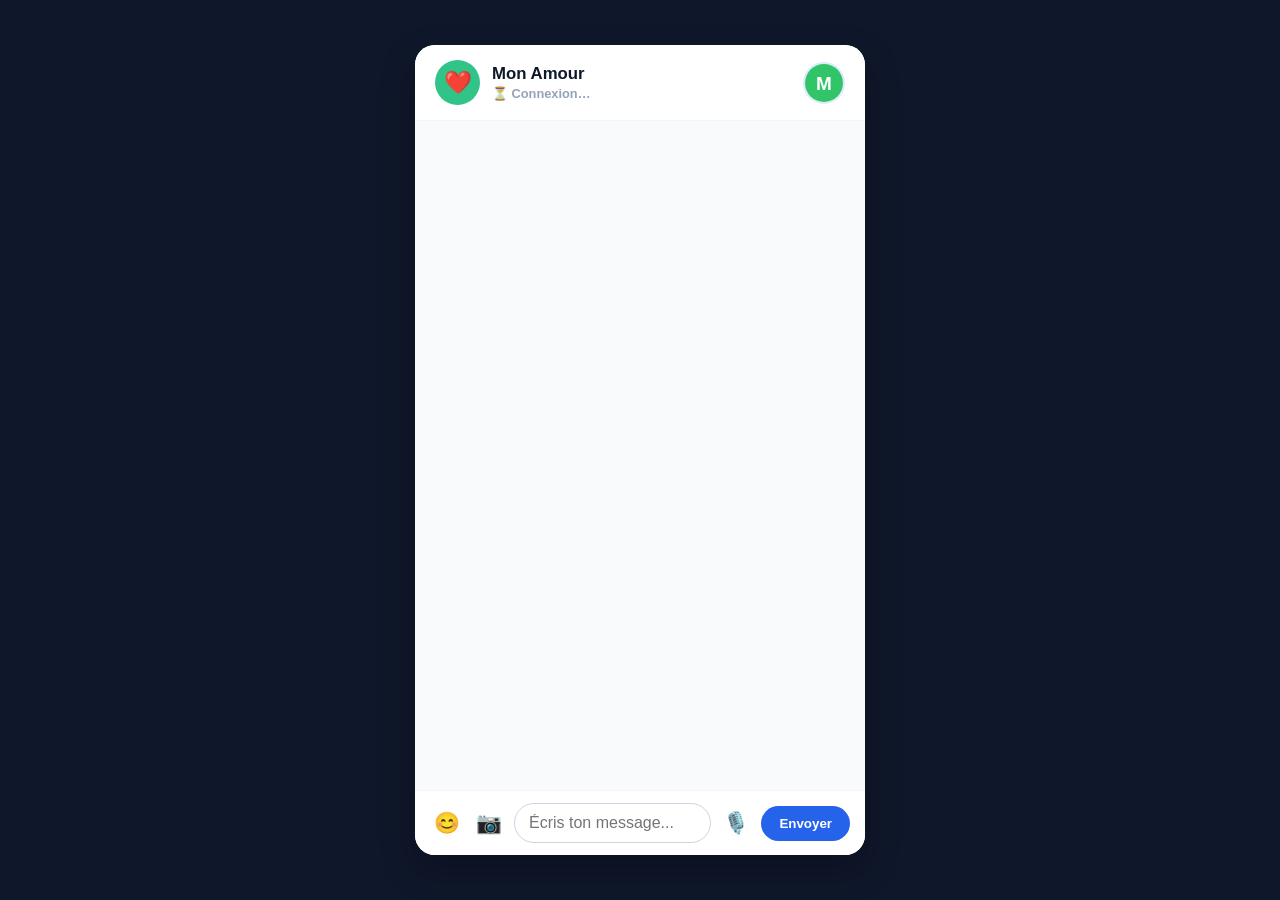
==== index.html @ 827f37d2 "Profils utilisateur (photo, nom, statut), envoi instantané des messages, photos et vocaux, mode hors" ====
<!DOCTYPE html>
<html lang="fr">
<head>
    <meta charset="UTF-8">
    <meta name="viewport" content="width=device-width, initial-scale=1.0, viewport-fit=cover">
    <meta name="theme-color" content="#0f172a">
    <link rel="manifest" href="manifest.json">
    <link rel="apple-touch-icon" href="icon-192.png">
    <meta name="mobile-web-app-capable" content="yes">
    <meta name="apple-mobile-web-app-capable" content="yes">
    <meta name="apple-mobile-web-app-title" content="Chat Privé">
    <title>Mon Chat Privé</title>
    <link rel="stylesheet" href="style.css">
</head>
<body>

    <div class="chat-container">

        <!-- EN-TÊTE -->
        <header class="chat-header">
            <div class="user-info" id="partnerInfo" title="Voir le profil">
                <img id="partnerAvatar" class="chat-avatar" alt="Photo de profil">
                <div>
                    <h3 id="partnerName">Mon Amour</h3>
                    <span class="status offline" id="statusText">○ Hors ligne</span>
                </div>
            </div>
            <button type="button" class="me-btn" id="meBtn" title="Mon profil">
                <img id="meAvatar" class="me-avatar" alt="Mon profil">
            </button>
        </header>

        <!-- BANDEAU HORS LIGNE -->
        <div class="offline-banner" id="offlineBanner">📴 Hors ligne — tes messages partiront dès que la connexion reviendra</div>

        <!-- ZONE DE DISCUSSION -->
        <main class="chat-messages" id="chatMessages"></main>

        <!-- INDICATEUR D'ACTIVITÉ + VISUALISEUR AUDIO AVEC BOUTON ANNULER -->
        <div class="activity-bar" id="activityBar">
            <button type="button" id="cancelRecBtn" class="cancel-rec-btn" title="Annuler l'enregistrement">🗑️</button>
            <canvas id="audioVisualizer" width="180" height="30"></canvas>
            <span id="recordingTimer" class="recording-timer">00:00</span>
        </div>

        <!-- PANNEAU EMOJIS -->
        <div class="emoji-picker" id="emojiPicker">
            <span>❤️</span><span>😍</span><span>😂</span><span>🔥</span><span>🥰</span><span>✨</span><span>👍</span><span>🎉</span><span>😘</span><span>🙏</span><span>😢</span><span>🤗</span>
        </div>

        <!-- BARRE DE SAISIE -->
        <footer class="chat-input-area">
            <button type="button" class="action-btn" id="emojiToggleBtn">😊</button>

            <input type="file" id="imageInput" accept="image/*" style="display: none;">
            <button type="button" class="action-btn" id="imageBtn">📷</button>

            <input type="text" id="messageInput" placeholder="Écris ton message..." autocomplete="off" enterkeyhint="send">

            <button type="button" class="action-btn mic-btn" id="recordBtn">🎙️</button>
            <button type="button" id="sendBtn">Envoyer</button>
        </footer>

    </div>

    <!-- MODALE APERÇU IMAGE -->
    <div class="image-modal" id="imageModal">
        <span class="close-modal" id="closeModal">&times;</span>
        <img id="modalImg" src="" alt="Aperçu">
    </div>

    <!-- FENÊTRE : MON PROFIL (modifiable) -->
    <div class="profile-modal" id="profileModal">
        <div class="profile-card">
            <button type="button" class="profile-close" id="profileClose" title="Fermer">&times;</button>
            <h2>Mon profil</h2>

            <div class="profile-avatar-wrap">
                <img id="profileAvatarPreview" class="profile-avatar-big" alt="Ma photo">
                <button type="button" class="profile-avatar-edit" id="profileAvatarBtn" title="Changer la photo">📷</button>
            </div>
            <input type="file" id="profileAvatarInput" accept="image/*" style="display: none;">
            <button type="button" class="link-btn" id="profileRemoveBtn">Retirer la photo</button>

            <label class="profile-field">Nom affiché
                <input type="text" id="profileNameInput" maxlength="30" placeholder="Ton nom" autocomplete="off">
            </label>
            <label class="profile-field">Statut
                <textarea id="profileBioInput" maxlength="80" rows="2" placeholder="Ex : Disponible, en réunion, au travail…"></textarea>
            </label>

            <button type="button" class="profile-save" id="profileSaveBtn">Enregistrer</button>
        </div>
    </div>

    <!-- FENÊTRE : PROFIL DE L'AUTRE PERSONNE (lecture seule) -->
    <div class="profile-modal" id="partnerModal">
        <div class="profile-card">
            <button type="button" class="profile-close" id="partnerModalClose" title="Fermer">&times;</button>
            <div class="profile-avatar-wrap">
                <img id="partnerModalAvatar" class="profile-avatar-big" alt="Photo de profil">
            </div>
            <h2 id="partnerModalName"></h2>
            <p class="profile-bio" id="partnerModalBio"></p>
        </div>
    </div>

    <!-- SCRIPTS : Supabase (copie locale) d'abord, puis chat.js une seule fois -->
    <script src="supabase.js"></script>
    <script src="chat.js"></script>
</body>
</html>
---- style.css ----
* {
    box-sizing: border-box;
    font-family: 'Segoe UI', Tahoma, Geneva, Verdana, sans-serif;
}

body {
    background-color: #0f172a;
    display: flex;
    justify-content: center;
    align-items: center;
    min-height: 100vh;
    min-height: 100dvh;
    margin: 0;
}

.chat-container {
    width: 100%;
    max-width: 450px;
    height: 90vh;
    height: 90dvh;
    background-color: #ffffff;
    border-radius: 20px;
    box-shadow: 0 15px 35px rgba(0, 0, 0, 0.25);
    display: flex;
    flex-direction: column;
    overflow: hidden;
    position: relative;
}

/* Sur téléphone : plein écran, sans bords arrondis */
@media (max-width: 500px) {
    body { align-items: stretch; }
    .chat-container {
        height: 100vh;
        height: 100dvh;
        max-width: 100%;
        border-radius: 0;
    }
}

.chat-header {
    background-color: #ffffff;
    padding: 15px 20px;
    padding-top: calc(15px + env(safe-area-inset-top, 0px));
    border-bottom: 1px solid #f1f5f9;
    display: flex;
    align-items: center;
    justify-content: space-between;
    gap: 12px;
}

.user-info {
    display: flex;
    align-items: center;
    gap: 12px;
    min-width: 0;
    cursor: pointer;
}

.chat-avatar {
    width: 45px;
    height: 45px;
    border-radius: 50%;
    object-fit: cover;
}

.user-info h3 { margin: 0; font-size: 1.05em; color: #0f172a; }

/* Statut en direct de l'autre personne */
.status { font-size: 0.8em; font-weight: bold; }
.status.online  { color: #22c55e; }
.status.offline { color: #94a3b8; }
.status.typing  { color: #2563eb; }

.chat-messages {
    flex: 1;
    padding: 20px;
    background-color: #f8fafc;
    overflow-y: auto;
    overscroll-behavior: contain;
    display: flex;
    flex-direction: column;
    gap: 12px;
}

/* Séparateur de date (Aujourd'hui, Hier, ...) */
.date-separator {
    align-self: center;
    background: #e2e8f0;
    color: #475569;
    font-size: 0.72em;
    font-weight: 600;
    padding: 4px 12px;
    border-radius: 999px;
    text-transform: capitalize;
}

/* BULLES & BOUTON SUPPRIMER */
@keyframes popIn {
    from { opacity: 0; transform: translateY(10px) scale(0.96); }
    to { opacity: 1; transform: translateY(0) scale(1); }
}

.message {
    position: relative;
    max-width: 78%;
    padding: 10px 14px;
    border-radius: 18px;
    font-size: 0.95em;
    line-height: 1.4;
    animation: popIn 0.22s cubic-bezier(0.175, 0.885, 0.32, 1.275) forwards;
}

.message p {
    margin: 0;
    white-space: pre-wrap;
    overflow-wrap: anywhere;
}

.message.received {
    align-self: flex-start;
    background-color: #ffffff;
    color: #1e293b;
    border-bottom-left-radius: 4px;
    box-shadow: 0 2px 6px rgba(0, 0, 0, 0.04);
}

.message.sent {
    align-self: flex-end;
    background-color: #2563eb;
    color: #ffffff;
    border-bottom-right-radius: 4px;
}

.message .time {
    font-size: 0.7em;
    display: block;
    margin-top: 4px;
    text-align: right;
    opacity: 0.75;
}

/* Bouton supprimer : au survol (PC) ou au toucher du message (téléphone) */
.delete-msg-btn {
    position: absolute;
    top: -8px;
    right: -8px;
    background: #ef4444;
    color: white;
    border: none;
    border-radius: 50%;
    width: 22px;
    height: 22px;
    font-size: 11px;
    cursor: pointer;
    display: none;
    align-items: center;
    justify-content: center;
    box-shadow: 0 2px 4px rgba(0,0,0,0.2);
    transition: transform 0.1s;
}

.message:hover .delete-msg-btn,
.message.show-actions .delete-msg-btn {
    display: flex;
}

.delete-msg-btn:hover {
    transform: scale(1.2);
}

/* MEDIA IMAGES & AUDIOS */
.message-img {
    max-width: 100%;
    max-height: 320px;
    border-radius: 12px;
    cursor: pointer;
    display: block;
    margin-bottom: 4px;
}

.message audio {
    width: min(220px, 60vw);
    height: 36px;
    margin-top: 4px;
    outline: none;
}

/* BARRE D'ACTIVITÉ VOCALE */
.activity-bar {
    display: none;
    align-items: center;
    justify-content: space-between;
    padding: 8px 16px;
    background: #f0f9ff;
    border-top: 1px solid #e0f2fe;
}

.activity-bar.active { display: flex; }

.cancel-rec-btn {
    background: #fee2e2;
    border: none;
    border-radius: 50%;
    width: 32px;
    height: 32px;
    font-size: 14px;
    cursor: pointer;
    display: flex;
    align-items: center;
    justify-content: center;
    transition: background 0.2s, transform 0.1s;
}

.cancel-rec-btn:hover {
    background: #fca5a5;
    transform: scale(1.1);
}

#audioVisualizer {
    background: transparent;
    flex: 1;
    margin: 0 10px;
    min-width: 0;
}

.recording-timer {
    font-weight: bold;
    color: #ef4444;
    font-size: 0.85em;
}

/* SAISIE & EMOJIS */
.emoji-picker {
    display: none;
    gap: 10px;
    padding: 10px 15px;
    background: #ffffff;
    border-top: 1px solid #f1f5f9;
    overflow-x: auto;
}
.emoji-picker.active { display: flex; }
.emoji-picker span { font-size: 1.4rem; cursor: pointer; }

.chat-input-area {
    padding: 12px 15px;
    padding-bottom: calc(12px + env(safe-area-inset-bottom, 0px));
    background-color: #ffffff;
    border-top: 1px solid #f1f5f9;
    display: flex;
    gap: 8px;
    align-items: center;
}

.chat-input-area input[type="text"] {
    flex: 1;
    min-width: 0;
    padding: 10px 14px;
    border: 1px solid #cbd5e1;
    border-radius: 24px;
    outline: none;
    font-size: 16px; /* évite le zoom automatique sur iPhone */
}

.chat-input-area input[type="text"]:focus {
    border-color: #2563eb;
}

.action-btn {
    background: transparent;
    border: none;
    font-size: 1.3rem;
    cursor: pointer;
    padding: 4px;
}

.mic-btn.recording {
    color: #ef4444;
    animation: pulse 1s infinite alternate;
}

@keyframes pulse {
    from { transform: scale(1); }
    to { transform: scale(1.2); }
}

#sendBtn {
    background-color: #2563eb;
    color: white;
    border: none;
    padding: 10px 18px;
    border-radius: 24px;
    font-weight: bold;
    cursor: pointer;
    transition: background 0.2s, transform 0.1s;
}

#sendBtn:hover  { background-color: #1d4ed8; }
#sendBtn:active { transform: scale(0.96); }

/* MODALE IMAGE */
.image-modal {
    display: none;
    position: fixed;
    z-index: 1000;
    top: 0; left: 0; width: 100%; height: 100%;
    background-color: rgba(0, 0, 0, 0.85);
    backdrop-filter: blur(5px);
    justify-content: center;
    align-items: center;
}
.image-modal img { max-width: 90%; max-height: 80vh; border-radius: 12px; }
.close-modal { position: absolute; top: 20px; right: 25px; color: white; font-size: 35px; cursor: pointer; }

/* MODE HORS LIGNE */
.offline-banner {
    display: none;
    background: #fef3c7;
    color: #92400e;
    font-size: 0.8em;
    font-weight: 600;
    padding: 6px 12px;
    text-align: center;
    border-bottom: 1px solid #fde68a;
}
.offline-banner.show { display: block; }

/* Message en attente d'envoi (🕓) */
.message.pending { opacity: 0.7; }

/* PROFILS */
.me-btn {
    flex-shrink: 0;
    width: 42px;
    height: 42px;
    padding: 0;
    border: 2px solid #dbeafe;
    border-radius: 50%;
    background: #ffffff;
    overflow: hidden;
    cursor: pointer;
    transition: transform 0.1s, border-color 0.2s;
}
.me-btn:hover { border-color: #2563eb; transform: scale(1.05); }
.me-avatar { width: 100%; height: 100%; object-fit: cover; display: block; }

.profile-modal {
    display: none;
    position: fixed;
    z-index: 1100;
    top: 0; left: 0; width: 100%; height: 100%;
    padding: 16px;
    background: rgba(15, 23, 42, 0.6);
    backdrop-filter: blur(4px);
    align-items: center;
    justify-content: center;
}
.profile-modal.open { display: flex; }

.profile-card {
    position: relative;
    width: 100%;
    max-width: 360px;
    max-height: 100%;
    overflow-y: auto;
    padding: 26px 22px 22px;
    background: #ffffff;
    border-radius: 20px;
    box-shadow: 0 15px 35px rgba(0, 0, 0, 0.3);
    text-align: center;
}
.profile-card h2 { margin: 0 0 14px; font-size: 1.15em; color: #0f172a; }

.profile-close {
    position: absolute;
    top: 8px;
    right: 12px;
    background: none;
    border: none;
    font-size: 28px;
    line-height: 1;
    color: #64748b;
    cursor: pointer;
}

.profile-avatar-wrap {
    position: relative;
    width: 120px;
    height: 120px;
    margin: 0 auto 10px;
}
.profile-avatar-big {
    width: 120px;
    height: 120px;
    border-radius: 50%;
    object-fit: cover;
    border: 3px solid #dbeafe;
    background: #f1f5f9;
    display: block;
}
.profile-avatar-edit {
    position: absolute;
    right: -2px;
    bottom: -2px;
    width: 38px;
    height: 38px;
    border: 3px solid #ffffff;
    border-radius: 50%;
    background: #2563eb;
    color: #ffffff;
    font-size: 16px;
    cursor: pointer;
    display: flex;
    align-items: center;
    justify-content: center;
}

.link-btn {
    background: none;
    border: none;
    color: #ef4444;
    font-size: 0.85em;
    cursor: pointer;
    padding: 4px 8px;
}
.link-btn:hover { text-decoration: underline; }

.profile-field {
    display: block;
    margin-top: 14px;
    text-align: left;
    font-size: 0.8em;
    font-weight: 600;
    color: #64748b;
}
.profile-field input,
.profile-field textarea {
    display: block;
    width: 100%;
    margin-top: 6px;
    padding: 10px 12px;
    border: 1px solid #cbd5e1;
    border-radius: 12px;
    font-size: 16px; /* évite le zoom automatique sur iPhone */
    font-weight: 400;
    color: #1e293b;
    outline: none;
    resize: none;
}
.profile-field input:focus,
.profile-field textarea:focus { border-color: #2563eb; }

.profile-save {
    width: 100%;
    margin-top: 18px;
    padding: 12px;
    background: #2563eb;
    color: #ffffff;
    border: none;
    border-radius: 24px;
    font-size: 1em;
    font-weight: bold;
    cursor: pointer;
}
.profile-save:hover { background: #1d4ed8; }
.profile-save:disabled { opacity: 0.6; cursor: default; }

.profile-bio {
    margin: 0;
    color: #475569;
    font-size: 0.95em;
    overflow-wrap: anywhere;
}
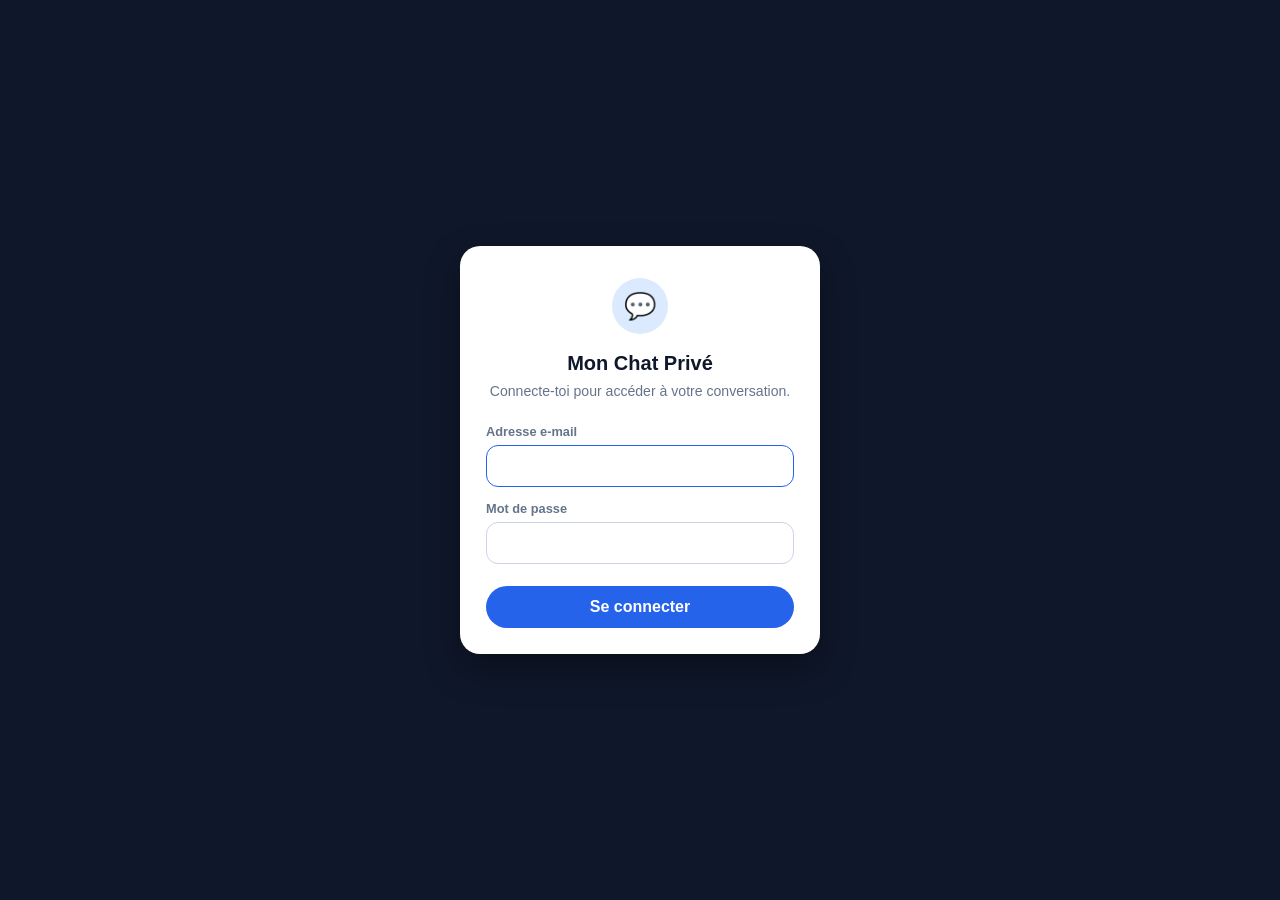
==== commit 62c725ee: "Ajout de l'authentification et sécurisation des messages" ====
--- a/index.html
+++ b/index.html
@@ -11,6 +11,7 @@
     <meta name="apple-mobile-web-app-title" content="Chat Privé">
     <title>Mon Chat Privé</title>
     <link rel="stylesheet" href="style.css">
+    <link rel="stylesheet" href="auth.css">
 </head>
 <body>
 
@@ -90,6 +91,7 @@
             </label>
 
             <button type="button" class="profile-save" id="profileSaveBtn">Enregistrer</button>
+            <button type="button" class="profile-signout" id="profileSignOutBtn">Se déconnecter</button>
         </div>
     </div>
 
@@ -105,8 +107,29 @@
         </div>
     </div>
 
-    <!-- SCRIPTS : Supabase (copie locale) d'abord, puis chat.js une seule fois -->
+    <!-- ÉCRAN DE CONNEXION : recouvre tout tant que personne n'est identifié -->
+    <div class="login-screen" id="loginScreen">
+        <form class="login-card" id="loginForm" autocomplete="on">
+            <div class="login-mark">💬</div>
+            <h1>Mon Chat Privé</h1>
+            <p class="login-intro">Connecte-toi pour accéder à votre conversation.</p>
+
+            <p class="login-error" id="loginError"></p>
+
+            <label class="login-field">Adresse e-mail
+                <input type="email" id="loginEmail" name="email" autocomplete="username" required>
+            </label>
+            <label class="login-field">Mot de passe
+                <input type="password" id="loginPassword" name="password" autocomplete="current-password" required>
+            </label>
+
+            <button type="submit" id="loginSubmit">Se connecter</button>
+        </form>
+    </div>
+
+    <!-- SCRIPTS : Supabase, puis l'authentification, puis le chat -->
     <script src="supabase.js"></script>
+    <script src="auth.js"></script>
     <script src="chat.js"></script>
 </body>
 </html>
--- a/auth.css
+++ b/auth.css
@@ -0,0 +1,124 @@
+/* ÉCRAN DE CONNEXION — même langage visuel que le reste de l'application */
+
+body.locked { overflow: hidden; }
+
+.login-screen {
+    display: none;
+    position: fixed;
+    z-index: 2000;
+    inset: 0;
+    padding: 24px;
+    padding-top: calc(24px + env(safe-area-inset-top, 0px));
+    padding-bottom: calc(24px + env(safe-area-inset-bottom, 0px));
+    background: #0f172a;
+    align-items: center;
+    justify-content: center;
+}
+
+.login-screen.open { display: flex; }
+
+.login-card {
+    width: 100%;
+    max-width: 360px;
+    padding: 32px 26px 26px;
+    background: #ffffff;
+    border-radius: 20px;
+    box-shadow: 0 15px 35px rgba(0, 0, 0, 0.35);
+}
+
+.login-mark {
+    width: 56px;
+    height: 56px;
+    margin: 0 auto 18px;
+    border-radius: 50%;
+    background: #dbeafe;
+    display: flex;
+    align-items: center;
+    justify-content: center;
+    font-size: 26px;
+}
+
+.login-card h1 {
+    margin: 0 0 6px;
+    font-size: 1.25em;
+    color: #0f172a;
+    text-align: center;
+}
+
+.login-intro {
+    margin: 0 0 22px;
+    color: #64748b;
+    font-size: 0.88em;
+    line-height: 1.45;
+    text-align: center;
+}
+
+.login-field {
+    display: block;
+    margin-bottom: 14px;
+    font-size: 0.8em;
+    font-weight: 600;
+    color: #64748b;
+}
+
+.login-field input {
+    display: block;
+    width: 100%;
+    margin-top: 6px;
+    padding: 11px 14px;
+    border: 1px solid #cbd5e1;
+    border-radius: 12px;
+    font-size: 16px; /* évite le zoom automatique sur iPhone */
+    font-weight: 400;
+    color: #1e293b;
+    outline: none;
+}
+
+.login-field input:focus { border-color: #2563eb; }
+
+.login-card button {
+    width: 100%;
+    margin-top: 8px;
+    padding: 12px;
+    background: #2563eb;
+    color: #ffffff;
+    border: none;
+    border-radius: 24px;
+    font-size: 1em;
+    font-weight: bold;
+    cursor: pointer;
+    transition: background 0.2s;
+}
+
+.login-card button:hover:not(:disabled) { background: #1d4ed8; }
+.login-card button:disabled { opacity: 0.6; cursor: default; }
+
+.login-error {
+    display: none;
+    margin: 0 0 14px;
+    padding: 10px 12px;
+    background: #fef2f2;
+    border: 1px solid #fecaca;
+    border-radius: 12px;
+    color: #b91c1c;
+    font-size: 0.85em;
+    line-height: 1.4;
+}
+
+.login-error.show { display: block; }
+
+/* Bouton de déconnexion dans la fenêtre "Mon profil" */
+.profile-signout {
+    width: 100%;
+    margin-top: 10px;
+    padding: 11px;
+    background: transparent;
+    border: 1px solid #e2e8f0;
+    border-radius: 24px;
+    color: #64748b;
+    font-size: 0.9em;
+    cursor: pointer;
+    transition: border-color 0.2s, color 0.2s;
+}
+
+.profile-signout:hover { border-color: #fca5a5; color: #ef4444; }
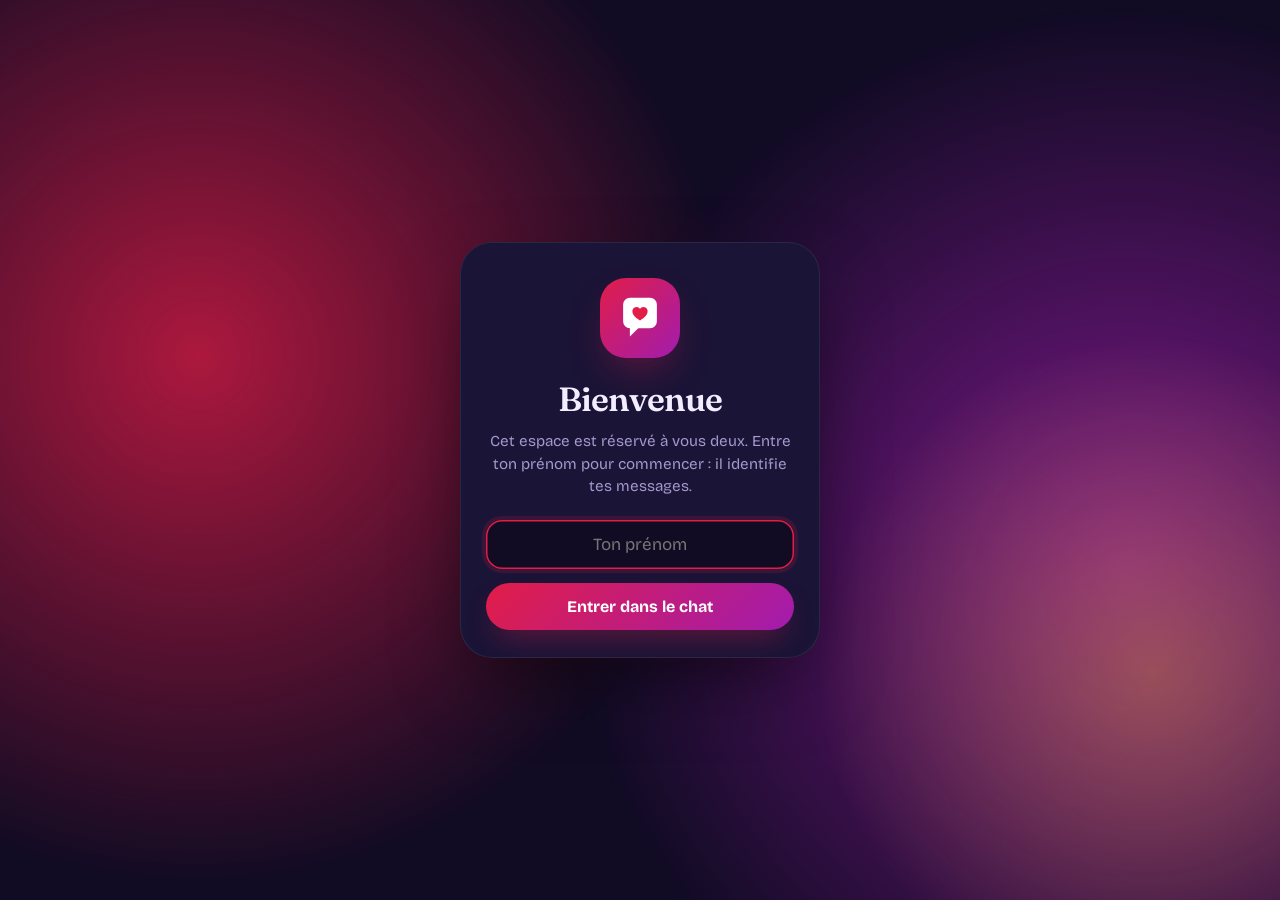
==== commit 7a2ee4b2: "Nouvelle interface : design, lecteur de vocaux, thèmes, polices" ====
--- a/index.html
+++ b/index.html
@@ -1,27 +1,45 @@
 <!DOCTYPE html>
-<html lang="fr">
+<html lang="fr" data-mode="dark" data-accent="rose">
 <head>
     <meta charset="UTF-8">
     <meta name="viewport" content="width=device-width, initial-scale=1.0, viewport-fit=cover">
-    <meta name="theme-color" content="#0f172a">
+    <meta name="theme-color" content="#110c24">
     <link rel="manifest" href="manifest.json">
     <link rel="apple-touch-icon" href="icon-192.png">
     <meta name="mobile-web-app-capable" content="yes">
     <meta name="apple-mobile-web-app-capable" content="yes">
     <meta name="apple-mobile-web-app-title" content="Chat Privé">
     <title>Mon Chat Privé</title>
+
+    <!-- Thème choisi (sombre/clair + couleur) appliqué avant l'affichage : évite un flash -->
+    <script>
+        (function () {
+            try {
+                var t = JSON.parse(localStorage.getItem('chatTheme') || '{}');
+                var root = document.documentElement;
+                if (t.mode === 'light' || t.mode === 'dark') root.dataset.mode = t.mode;
+                if (t.accent) root.dataset.accent = t.accent;
+                var meta = document.querySelector('meta[name="theme-color"]');
+                if (meta) meta.setAttribute('content', root.dataset.mode === 'light' ? '#f5f0fa' : '#110c24');
+            } catch (e) {}
+        })();
+    </script>
+
+    <link rel="preload" href="fonts/bricolage-grotesque.woff2" as="font" type="font/woff2" crossorigin>
+    <link rel="preload" href="fonts/fraunces.woff2" as="font" type="font/woff2" crossorigin>
     <link rel="stylesheet" href="style.css">
-    <link rel="stylesheet" href="auth.css">
 </head>
 <body>
 
-    <div class="chat-container">
+    <div class="chat-container" id="chatContainer">
 
         <!-- EN-TÊTE -->
         <header class="chat-header">
             <div class="user-info" id="partnerInfo" title="Voir le profil">
-                <img id="partnerAvatar" class="chat-avatar" alt="Photo de profil">
-                <div>
+                <div class="avatar-ring" id="avatarRing" data-state="offline">
+                    <img id="partnerAvatar" class="chat-avatar" alt="Photo de profil">
+                </div>
+                <div class="user-text">
                     <h3 id="partnerName">Mon Amour</h3>
                     <span class="status offline" id="statusText">○ Hors ligne</span>
                 </div>
@@ -35,33 +53,118 @@
         <div class="offline-banner" id="offlineBanner">📴 Hors ligne — tes messages partiront dès que la connexion reviendra</div>
 
         <!-- ZONE DE DISCUSSION -->
-        <main class="chat-messages" id="chatMessages"></main>
+        <div class="chat-body" id="chatBody">
+            <div class="aurora" aria-hidden="true"><i></i><i></i><i></i></div>
+            <div class="glow-pulse" id="glowPulse" aria-hidden="true"></div>
 
-        <!-- INDICATEUR D'ACTIVITÉ + VISUALISEUR AUDIO AVEC BOUTON ANNULER -->
+            <main class="chat-messages" id="chatMessages"></main>
+
+            <!-- L'AUTRE PERSONNE ÉCRIT -->
+            <div class="typing-row" id="typingRow" aria-live="polite">
+                <div class="typing-bubble"><i></i><i></i><i></i></div>
+            </div>
+
+            <button type="button" class="scroll-down" id="scrollDownBtn" aria-label="Aller au dernier message">
+                <svg viewBox="0 0 24 24" aria-hidden="true"><path d="M6 9l6 6 6-6"/></svg>
+                <span class="scroll-badge" id="scrollBadge"></span>
+            </button>
+        </div>
+
+        <!-- ENREGISTREMENT VOCAL : ANNULER + VISUALISEUR + DURÉE -->
         <div class="activity-bar" id="activityBar">
-            <button type="button" id="cancelRecBtn" class="cancel-rec-btn" title="Annuler l'enregistrement">🗑️</button>
-            <canvas id="audioVisualizer" width="180" height="30"></canvas>
+            <button type="button" id="cancelRecBtn" class="cancel-rec-btn" title="Annuler l'enregistrement" aria-label="Annuler l'enregistrement">
+                <svg viewBox="0 0 24 24" aria-hidden="true"><path d="M4 7h16"/><path d="M9 7V4h6v3"/><path d="M6.5 7l1 13h9l1-13"/><path d="M10 11v6M14 11v6"/></svg>
+            </button>
+            <canvas id="audioVisualizer" width="200" height="30"></canvas>
             <span id="recordingTimer" class="recording-timer">00:00</span>
         </div>
 
         <!-- PANNEAU EMOJIS -->
         <div class="emoji-picker" id="emojiPicker">
-            <span>❤️</span><span>😍</span><span>😂</span><span>🔥</span><span>🥰</span><span>✨</span><span>👍</span><span>🎉</span><span>😘</span><span>🙏</span><span>😢</span><span>🤗</span>
+            <span>❤️</span><span>😍</span><span>🥰</span><span>😘</span><span>😂</span><span>🤗</span><span>😊</span><span>😉</span>
+            <span>🔥</span><span>✨</span><span>💕</span><span>💖</span><span>👍</span><span>🙏</span><span>🎉</span><span>😢</span>
+            <span>😴</span><span>🤔</span><span>😅</span><span>🌹</span><span>💋</span><span>💌</span><span>☀️</span><span>🌙</span>
         </div>
 
         <!-- BARRE DE SAISIE -->
-        <footer class="chat-input-area">
-            <button type="button" class="action-btn" id="emojiToggleBtn">😊</button>
+        <footer class="chat-input-area" id="composer">
+            <div class="composer">
+                <button type="button" class="action-btn" id="emojiToggleBtn" aria-label="Emojis">
+                    <svg viewBox="0 0 24 24" aria-hidden="true"><circle cx="12" cy="12" r="9"/><path d="M8.5 14.3c.9 1.2 2 1.8 3.5 1.8s2.6-.6 3.5-1.8"/><path d="M9 9.6h.01M15 9.6h.01"/></svg>
+                </button>
 
-            <input type="file" id="imageInput" accept="image/*" style="display: none;">
-            <button type="button" class="action-btn" id="imageBtn">📷</button>
+                <input type="text" id="messageInput" placeholder="Écris ton message…" autocomplete="off" enterkeyhint="send">
 
-            <input type="text" id="messageInput" placeholder="Écris ton message..." autocomplete="off" enterkeyhint="send">
+                <input type="file" id="imageInput" accept="image/*" style="display: none;">
+                <button type="button" class="action-btn" id="imageBtn" aria-label="Envoyer une photo">
+                    <svg viewBox="0 0 24 24" aria-hidden="true"><rect x="3" y="5.5" width="18" height="14.5" rx="3.5"/><circle cx="12" cy="12.8" r="3.6"/><path d="M8.6 5.5l1.1-2h4.6l1.1 2"/></svg>
+                </button>
+            </div>
 
-            <button type="button" class="action-btn mic-btn" id="recordBtn">🎙️</button>
-            <button type="button" id="sendBtn">Envoyer</button>
+            <button type="button" class="fab" id="recordBtn" aria-label="Enregistrer un vocal">
+                <svg viewBox="0 0 24 24" aria-hidden="true"><rect x="9" y="3" width="6" height="11" rx="3"/><path d="M5.5 11.5a6.5 6.5 0 0 0 13 0"/><path d="M12 18v3"/></svg>
+            </button>
+            <button type="button" class="fab" id="sendBtn" aria-label="Envoyer">
+                <svg viewBox="0 0 24 24" aria-hidden="true"><path d="M21 3L10.4 13.6"/><path d="M21 3l-6.6 18-4-7.4L3 9.6 21 3z"/></svg>
+            </button>
         </footer>
 
+    </div>
+
+    <!-- FENÊTRE : MON PROFIL (modifiable) -->
+    <div class="profile-modal" id="profileModal">
+        <div class="profile-card">
+            <button type="button" class="profile-close" id="profileClose" title="Fermer" aria-label="Fermer">&times;</button>
+            <h2>Mon profil</h2>
+
+            <div class="profile-avatar-wrap">
+                <img id="profileAvatarPreview" class="profile-avatar-big" alt="Ma photo">
+                <button type="button" class="profile-avatar-edit" id="profileAvatarBtn" title="Changer la photo" aria-label="Changer la photo">
+                    <svg viewBox="0 0 24 24" aria-hidden="true"><rect x="3" y="5.5" width="18" height="14.5" rx="3.5"/><circle cx="12" cy="12.8" r="3.6"/><path d="M8.6 5.5l1.1-2h4.6l1.1 2"/></svg>
+                </button>
+            </div>
+            <input type="file" id="profileAvatarInput" accept="image/*" style="display: none;">
+            <button type="button" class="link-btn" id="profileRemoveBtn">Retirer la photo</button>
+
+            <label class="profile-field">Nom affiché
+                <input type="text" id="profileNameInput" maxlength="30" placeholder="Ton nom" autocomplete="off">
+            </label>
+            <label class="profile-field">Statut
+                <textarea id="profileBioInput" maxlength="80" rows="2" placeholder="Ex : Disponible, au travail, en route…"></textarea>
+            </label>
+
+            <div class="profile-section">
+                <span class="profile-label">Apparence (sur cet appareil)</span>
+                <div class="mode-toggle" id="modeToggle">
+                    <button type="button" data-mode="dark">🌙 Sombre</button>
+                    <button type="button" data-mode="light">☀️ Clair</button>
+                </div>
+            </div>
+            <div class="profile-section">
+                <span class="profile-label">Couleur</span>
+                <div class="accent-picker" id="accentPicker">
+                    <button type="button" data-accent="rose"    title="Rose"     aria-label="Rose"     style="--p1:#e11d48;--p2:#a21cae"></button>
+                    <button type="button" data-accent="ocean"   title="Océan"    aria-label="Océan"    style="--p1:#0369a1;--p2:#4338ca"></button>
+                    <button type="button" data-accent="violet"  title="Violet"   aria-label="Violet"   style="--p1:#7c3aed;--p2:#4338ca"></button>
+                    <button type="button" data-accent="emerald" title="Émeraude" aria-label="Émeraude" style="--p1:#047857;--p2:#0f766e"></button>
+                    <button type="button" data-accent="sunset"  title="Soleil"   aria-label="Soleil"   style="--p1:#c2410c;--p2:#be123c"></button>
+                </div>
+            </div>
+
+            <button type="button" class="profile-save" id="profileSaveBtn">Enregistrer</button>
+        </div>
+    </div>
+
+    <!-- FENÊTRE : PROFIL DE L'AUTRE PERSONNE (lecture seule) -->
+    <div class="profile-modal" id="partnerModal">
+        <div class="profile-card">
+            <button type="button" class="profile-close" id="partnerModalClose" title="Fermer" aria-label="Fermer">&times;</button>
+            <div class="profile-avatar-wrap">
+                <img id="partnerModalAvatar" class="profile-avatar-big" alt="Photo de profil">
+            </div>
+            <h2 id="partnerModalName"></h2>
+            <p class="profile-bio" id="partnerModalBio"></p>
+        </div>
     </div>
 
     <!-- MODALE APERÇU IMAGE -->
@@ -70,66 +173,25 @@
         <img id="modalImg" src="" alt="Aperçu">
     </div>
 
-    <!-- FENÊTRE : MON PROFIL (modifiable) -->
-    <div class="profile-modal" id="profileModal">
-        <div class="profile-card">
-            <button type="button" class="profile-close" id="profileClose" title="Fermer">&times;</button>
-            <h2>Mon profil</h2>
-
-            <div class="profile-avatar-wrap">
-                <img id="profileAvatarPreview" class="profile-avatar-big" alt="Ma photo">
-                <button type="button" class="profile-avatar-edit" id="profileAvatarBtn" title="Changer la photo">📷</button>
+    <!-- ÉCRAN DE BIENVENUE (première ouverture seulement) -->
+    <div class="welcome" id="welcome">
+        <div class="aurora" aria-hidden="true"><i></i><i></i><i></i></div>
+        <div class="welcome-card">
+            <div class="welcome-logo">
+                <svg viewBox="0 0 64 64" width="54" height="54" aria-hidden="true">
+                    <path d="M12 16a8 8 0 0 1 8-8h24a8 8 0 0 1 8 8v20a8 8 0 0 1-8 8H30l-10 10V44a8 8 0 0 1-8-8V16z" fill="#fff"/>
+                    <path d="M32 35c-6-4-9-7-9-11a5 5 0 0 1 9-3 5 5 0 0 1 9 3c0 4-3 7-9 11z" style="fill: var(--a1)"/>
+                </svg>
             </div>
-            <input type="file" id="profileAvatarInput" accept="image/*" style="display: none;">
-            <button type="button" class="link-btn" id="profileRemoveBtn">Retirer la photo</button>
-
-            <label class="profile-field">Nom affiché
-                <input type="text" id="profileNameInput" maxlength="30" placeholder="Ton nom" autocomplete="off">
-            </label>
-            <label class="profile-field">Statut
-                <textarea id="profileBioInput" maxlength="80" rows="2" placeholder="Ex : Disponible, en réunion, au travail…"></textarea>
-            </label>
-
-            <button type="button" class="profile-save" id="profileSaveBtn">Enregistrer</button>
-            <button type="button" class="profile-signout" id="profileSignOutBtn">Se déconnecter</button>
+            <h1>Bienvenue</h1>
+            <p>Cet espace est réservé à vous deux. Entre ton prénom pour commencer : il identifie tes messages.</p>
+            <input type="text" id="welcomeInput" maxlength="30" placeholder="Ton prénom" autocomplete="off" enterkeyhint="go">
+            <button type="button" class="welcome-btn" id="welcomeBtn">Entrer dans le chat</button>
         </div>
     </div>
 
-    <!-- FENÊTRE : PROFIL DE L'AUTRE PERSONNE (lecture seule) -->
-    <div class="profile-modal" id="partnerModal">
-        <div class="profile-card">
-            <button type="button" class="profile-close" id="partnerModalClose" title="Fermer">&times;</button>
-            <div class="profile-avatar-wrap">
-                <img id="partnerModalAvatar" class="profile-avatar-big" alt="Photo de profil">
-            </div>
-            <h2 id="partnerModalName"></h2>
-            <p class="profile-bio" id="partnerModalBio"></p>
-        </div>
-    </div>
-
-    <!-- ÉCRAN DE CONNEXION : recouvre tout tant que personne n'est identifié -->
-    <div class="login-screen" id="loginScreen">
-        <form class="login-card" id="loginForm" autocomplete="on">
-            <div class="login-mark">💬</div>
-            <h1>Mon Chat Privé</h1>
-            <p class="login-intro">Connecte-toi pour accéder à votre conversation.</p>
-
-            <p class="login-error" id="loginError"></p>
-
-            <label class="login-field">Adresse e-mail
-                <input type="email" id="loginEmail" name="email" autocomplete="username" required>
-            </label>
-            <label class="login-field">Mot de passe
-                <input type="password" id="loginPassword" name="password" autocomplete="current-password" required>
-            </label>
-
-            <button type="submit" id="loginSubmit">Se connecter</button>
-        </form>
-    </div>
-
-    <!-- SCRIPTS : Supabase, puis l'authentification, puis le chat -->
+    <!-- SCRIPTS : Supabase (copie locale) d'abord, puis chat.js une seule fois -->
     <script src="supabase.js"></script>
-    <script src="auth.js"></script>
     <script src="chat.js"></script>
 </body>
 </html>
--- a/style.css
+++ b/style.css
@@ -1,52 +1,148 @@
+/* ============================================================
+   MON CHAT PRIVÉ — design "veillée"
+   Nuit de velours, lumière vivante derrière la conversation.
+   ============================================================ */
+
+@font-face {
+    font-family: 'Bricolage Grotesque';
+    src: url('fonts/bricolage-grotesque.woff2') format('woff2');
+    font-weight: 200 800;
+    font-style: normal;
+    font-display: swap;
+}
+@font-face {
+    font-family: 'Fraunces';
+    src: url('fonts/fraunces.woff2') format('woff2');
+    font-weight: 100 900;
+    font-style: normal;
+    font-display: swap;
+}
+
+/* ---------- Couleurs d'accentuation (chaque personne choisit la sienne) ---------- */
+:root {
+    --a1: #e11d48;
+    --a2: #a21cae;
+    --a-soft: rgba(225, 29, 72, 0.16);
+    --a-glow: rgba(225, 29, 72, 0.42);
+    --a-text: #ff9db4;
+}
+[data-accent="ocean"]   { --a1: #0369a1; --a2: #4338ca; --a-soft: rgba(3, 105, 161, 0.2);  --a-glow: rgba(56, 130, 246, 0.42); --a-text: #7cc4f5; }
+[data-accent="violet"]  { --a1: #7c3aed; --a2: #4338ca; --a-soft: rgba(124, 58, 237, 0.2); --a-glow: rgba(139, 92, 246, 0.45); --a-text: #c4a8ff; }
+[data-accent="emerald"] { --a1: #047857; --a2: #0f766e; --a-soft: rgba(4, 120, 87, 0.22);  --a-glow: rgba(16, 185, 129, 0.4);  --a-text: #6ee7b7; }
+[data-accent="sunset"]  { --a1: #c2410c; --a2: #be123c; --a-soft: rgba(194, 65, 12, 0.2);  --a-glow: rgba(249, 115, 22, 0.42); --a-text: #fdba74; }
+
+/* ---------- Mode sombre (par défaut) ---------- */
+:root {
+    --font-ui: 'Bricolage Grotesque', 'Segoe UI', system-ui, -apple-system, Roboto, sans-serif;
+    --font-display: 'Fraunces', Georgia, 'Times New Roman', serif;
+
+    --bg: #110c24;
+    --bg-2: #0a0716;
+    --surface: #1a1436;
+    --surface-2: #261e4c;
+    --text: #f3eeff;
+    --muted: #a397cc;
+    --border: rgba(255, 255, 255, 0.08);
+    --bubble-in: #221a44;
+    --bubble-in-text: #f3eeff;
+    --shadow: 0 30px 80px -20px rgba(0, 0, 0, 0.65);
+    --aurora-op: 0.85;
+    --ok: #34d399;
+    --danger: #ff6b81;
+    --warn-bg: #3a2a0c;
+    --warn-text: #fcd34d;
+
+    --ease-out: cubic-bezier(0.22, 1, 0.36, 1);
+    --ease-spring: cubic-bezier(0.34, 1.56, 0.64, 1);
+}
+
+/* ---------- Mode clair ---------- */
+[data-mode="light"] {
+    --bg: #f5f0fa;
+    --bg-2: #e8e0f4;
+    --surface: #ffffff;
+    --surface-2: #f0eaf9;
+    --text: #1e1740;
+    --muted: #6d6494;
+    --border: rgba(30, 23, 64, 0.09);
+    --bubble-in: #ffffff;
+    --bubble-in-text: #1e1740;
+    --shadow: 0 30px 70px -25px rgba(60, 30, 110, 0.35);
+    --aurora-op: 0.32;
+    --ok: #059669;
+    --danger: #e11d48;
+    --warn-bg: #fef3c7;
+    --warn-text: #92400e;
+    --a-text: var(--a1);
+}
+
 * {
     box-sizing: border-box;
-    font-family: 'Segoe UI', Tahoma, Geneva, Verdana, sans-serif;
-}
+    font-family: var(--font-ui);
+    -webkit-tap-highlight-color: transparent;
+}
+
+html, body { height: 100%; }
 
 body {
-    background-color: #0f172a;
-    display: flex;
-    justify-content: center;
-    align-items: center;
+    margin: 0;
     min-height: 100vh;
     min-height: 100dvh;
-    margin: 0;
-}
-
+    display: flex;
+    justify-content: center;
+    align-items: center;
+    color: var(--text);
+    background-color: var(--bg-2);
+    background-image:
+        radial-gradient(60vmax 60vmax at 8% -5%, var(--a-soft), transparent 60%),
+        radial-gradient(50vmax 50vmax at 100% 105%, rgba(120, 90, 255, 0.14), transparent 60%);
+    -webkit-font-smoothing: antialiased;
+}
+
+button { font: inherit; }
+
+/* ---------- Conteneur ---------- */
 .chat-container {
+    position: relative;
     width: 100%;
-    max-width: 450px;
-    height: 90vh;
-    height: 90dvh;
-    background-color: #ffffff;
-    border-radius: 20px;
-    box-shadow: 0 15px 35px rgba(0, 0, 0, 0.25);
+    max-width: 470px;
+    height: 92vh;
+    height: 92dvh;
     display: flex;
     flex-direction: column;
     overflow: hidden;
-    position: relative;
-}
-
-/* Sur téléphone : plein écran, sans bords arrondis */
-@media (max-width: 500px) {
+    color: var(--text);
+    background: var(--bg);
+    border: 1px solid var(--border);
+    border-radius: 30px;
+    box-shadow: var(--shadow);
+    animation: containerIn 0.6s var(--ease-out) both;
+}
+
+@media (max-width: 520px) {
     body { align-items: stretch; }
     .chat-container {
         height: 100vh;
         height: 100dvh;
         max-width: 100%;
+        border: 0;
         border-radius: 0;
+        box-shadow: none;
     }
 }
 
+/* ---------- En-tête ---------- */
 .chat-header {
-    background-color: #ffffff;
-    padding: 15px 20px;
-    padding-top: calc(15px + env(safe-area-inset-top, 0px));
-    border-bottom: 1px solid #f1f5f9;
+    position: relative;
+    z-index: 3;
     display: flex;
     align-items: center;
     justify-content: space-between;
     gap: 12px;
+    padding: 12px 16px;
+    padding-top: calc(12px + env(safe-area-inset-top, 0px));
+    background: var(--surface);
+    border-bottom: 1px solid var(--border);
 }
 
 .user-info {
@@ -57,60 +153,221 @@
     cursor: pointer;
 }
 
+.avatar-ring {
+    position: relative;
+    flex-shrink: 0;
+    width: 50px;
+    height: 50px;
+    padding: 3px;
+    border-radius: 50%;
+    background: var(--border);
+    transition: background 0.4s;
+}
+.avatar-ring::before {
+    content: '';
+    position: absolute;
+    top: 0;
+    right: 0;
+    bottom: 0;
+    left: 0;
+    border-radius: 50%;
+    background: conic-gradient(from 0deg, var(--a1), var(--a2), #ffb86b, var(--a1));
+    opacity: 0;
+    transition: opacity 0.4s;
+}
+.avatar-ring[data-state="online"]::before,
+.avatar-ring[data-state="typing"]::before {
+    opacity: 1;
+    animation: spin 7s linear infinite;
+}
+.avatar-ring[data-state="typing"]::before { animation-duration: 1.8s; }
+
 .chat-avatar {
-    width: 45px;
-    height: 45px;
+    position: relative;
+    display: block;
+    width: 100%;
+    height: 100%;
     border-radius: 50%;
     object-fit: cover;
-}
-
-.user-info h3 { margin: 0; font-size: 1.05em; color: #0f172a; }
-
-/* Statut en direct de l'autre personne */
-.status { font-size: 0.8em; font-weight: bold; }
-.status.online  { color: #22c55e; }
-.status.offline { color: #94a3b8; }
-.status.typing  { color: #2563eb; }
+    background: var(--surface-2);
+    border: 2px solid var(--surface);
+}
+
+.user-text { min-width: 0; }
+.user-text h3 {
+    margin: 0;
+    font-family: var(--font-display);
+    font-size: 1.22rem;
+    font-weight: 600;
+    line-height: 1.1;
+    letter-spacing: -0.01em;
+    white-space: nowrap;
+    overflow: hidden;
+    text-overflow: ellipsis;
+}
+
+.status {
+    display: block;
+    margin-top: 4px;
+    font-size: 0.78rem;
+    font-weight: 500;
+    color: var(--muted);
+    transition: color 0.3s;
+}
+.status.online  { color: var(--ok); }
+.status.typing  { color: var(--a-text); }
+.status.offline { color: var(--muted); }
+
+.me-btn {
+    flex-shrink: 0;
+    width: 44px;
+    height: 44px;
+    padding: 2px;
+    border: 0;
+    border-radius: 50%;
+    background: linear-gradient(135deg, var(--a1), var(--a2));
+    cursor: pointer;
+    transition: transform 0.2s var(--ease-spring), box-shadow 0.2s;
+}
+.me-btn:hover { transform: scale(1.06); box-shadow: 0 8px 20px -8px var(--a-glow); }
+.me-btn:active { transform: scale(0.94); }
+.me-avatar {
+    display: block;
+    width: 100%;
+    height: 100%;
+    border-radius: 50%;
+    object-fit: cover;
+    border: 2px solid var(--surface);
+    background: var(--surface-2);
+}
+
+/* ---------- Bandeau hors ligne ---------- */
+.offline-banner {
+    display: none;
+    z-index: 2;
+    padding: 7px 14px;
+    text-align: center;
+    font-size: 0.8rem;
+    font-weight: 600;
+    color: var(--warn-text);
+    background: var(--warn-bg);
+}
+.offline-banner.show { display: block; animation: slideDown 0.3s var(--ease-out); }
+
+/* ---------- Zone de discussion + lumière ambiante ---------- */
+.chat-body {
+    position: relative;
+    flex: 1;
+    min-height: 0;
+    display: flex;
+    overflow: hidden;
+    background: var(--bg);
+}
+
+/* Grain léger : évite l'aspect plat et froid */
+.chat-body::before {
+    content: '';
+    position: absolute;
+    top: 0;
+    right: 0;
+    bottom: 0;
+    left: 0;
+    z-index: 0;
+    pointer-events: none;
+    opacity: 0.06;
+    background-image: url("data:image/svg+xml,%3Csvg xmlns='http://www.w3.org/2000/svg' width='160' height='160'%3E%3Cfilter id='n'%3E%3CfeTurbulence type='fractalNoise' baseFrequency='.9' numOctaves='2' stitchTiles='stitch'/%3E%3CfeColorMatrix values='0 0 0 0 1 0 0 0 0 1 0 0 0 0 1 0 0 0 .6 0'/%3E%3C/filter%3E%3Crect width='100%25' height='100%25' filter='url(%23n)'/%3E%3C/svg%3E");
+}
+
+.aurora {
+    position: absolute;
+    top: 0;
+    right: 0;
+    bottom: 0;
+    left: 0;
+    overflow: hidden;
+    pointer-events: none;
+    opacity: var(--aurora-op);
+}
+.aurora i {
+    position: absolute;
+    display: block;
+    border-radius: 50%;
+    will-change: transform;
+}
+.aurora i:nth-child(1) {
+    width: 95%; aspect-ratio: 1;
+    top: -28%; left: -32%;
+    background: radial-gradient(circle, var(--a1) 0%, transparent 62%);
+    animation: drift1 24s ease-in-out infinite alternate;
+}
+.aurora i:nth-child(2) {
+    width: 100%; aspect-ratio: 1;
+    bottom: -34%; right: -38%;
+    background: radial-gradient(circle, var(--a2) 0%, transparent 62%);
+    animation: drift2 30s ease-in-out infinite alternate;
+}
+.aurora i:nth-child(3) {
+    width: 60%; aspect-ratio: 1;
+    top: 32%; right: -20%;
+    opacity: 0.55;
+    background: radial-gradient(circle, #ffa650 0%, transparent 62%);
+    animation: drift3 36s ease-in-out infinite alternate;
+}
+
+/* Éclat qui part du côté de celui qui écrit */
+.glow-pulse {
+    position: absolute;
+    bottom: -24%;
+    width: 75%;
+    aspect-ratio: 1;
+    border-radius: 50%;
+    pointer-events: none;
+    opacity: 0;
+    background: radial-gradient(circle, var(--a-glow) 0%, transparent 65%);
+}
+.glow-pulse[data-side="left"]  { left: -28%; }
+.glow-pulse[data-side="right"] { right: -28%; }
+.glow-pulse.go { animation: glowPulse 1.2s var(--ease-out); }
 
 .chat-messages {
+    position: relative;
+    z-index: 1;
     flex: 1;
-    padding: 20px;
-    background-color: #f8fafc;
+    min-width: 0;
+    padding: 18px 14px 14px;
+    display: flex;
+    flex-direction: column;
+    gap: 10px;
     overflow-y: auto;
     overscroll-behavior: contain;
-    display: flex;
-    flex-direction: column;
-    gap: 12px;
-}
-
-/* Séparateur de date (Aujourd'hui, Hier, ...) */
+    scrollbar-width: thin;
+    scrollbar-color: var(--border) transparent;
+}
+
+/* Séparateur de date */
 .date-separator {
     align-self: center;
-    background: #e2e8f0;
-    color: #475569;
-    font-size: 0.72em;
+    margin: 6px 0 2px;
+    padding: 5px 14px;
+    border-radius: 999px;
+    font-size: 0.72rem;
     font-weight: 600;
-    padding: 4px 12px;
-    border-radius: 999px;
-    text-transform: capitalize;
-}
-
-/* BULLES & BOUTON SUPPRIMER */
-@keyframes popIn {
-    from { opacity: 0; transform: translateY(10px) scale(0.96); }
-    to { opacity: 1; transform: translateY(0) scale(1); }
-}
-
+    color: var(--muted);
+    background: var(--surface);
+    box-shadow: inset 0 0 0 1px var(--border);
+}
+.date-separator::first-letter { text-transform: uppercase; }
+
+/* ---------- Bulles ---------- */
 .message {
     position: relative;
-    max-width: 78%;
-    padding: 10px 14px;
-    border-radius: 18px;
-    font-size: 0.95em;
-    line-height: 1.4;
-    animation: popIn 0.22s cubic-bezier(0.175, 0.885, 0.32, 1.275) forwards;
-}
-
+    max-width: min(80%, 340px);
+    padding: 9px 14px 8px;
+    border-radius: 20px;
+    font-size: 0.96rem;
+    line-height: 1.42;
+    animation: msgIn 0.42s var(--ease-spring) both;
+}
 .message p {
     margin: 0;
     white-space: pre-wrap;
@@ -118,310 +375,556 @@
 }
 
 .message.received {
+    --in-x: -14px;
     align-self: flex-start;
-    background-color: #ffffff;
-    color: #1e293b;
-    border-bottom-left-radius: 4px;
-    box-shadow: 0 2px 6px rgba(0, 0, 0, 0.04);
-}
-
+    color: var(--bubble-in-text);
+    background: var(--bubble-in);
+    border-bottom-left-radius: 6px;
+    box-shadow: inset 0 0 0 1px var(--border);
+}
 .message.sent {
+    --in-x: 14px;
     align-self: flex-end;
-    background-color: #2563eb;
     color: #ffffff;
-    border-bottom-right-radius: 4px;
-}
+    background: linear-gradient(135deg, var(--a1), var(--a2));
+    border-bottom-right-radius: 6px;
+    box-shadow: 0 8px 22px -10px var(--a-glow);
+}
+
+/* Messages du même auteur à la suite : plus serrés, seule la dernière bulle a la "queue" */
+.message.sent + .message.sent,
+.message.received + .message.received { margin-top: -6px; }
+.message.sent:has(+ .message.sent) { border-bottom-right-radius: 20px; }
+.message.received:has(+ .message.received) { border-bottom-left-radius: 20px; }
+
+.message.pending { --op: 0.72; }
+.message.instant { animation: none; }
+.message.leaving { animation: msgOut 0.22s ease-in forwards; }
 
 .message .time {
-    font-size: 0.7em;
     display: block;
-    margin-top: 4px;
+    margin-top: 3px;
     text-align: right;
-    opacity: 0.75;
-}
-
-/* Bouton supprimer : au survol (PC) ou au toucher du message (téléphone) */
+    font-size: 0.68rem;
+    opacity: 0.68;
+    font-variant-numeric: tabular-nums;
+}
+
+/* Un ou deux emojis seuls : grands, sans bulle */
+.message.big-emoji {
+    padding: 2px 6px 0;
+    background: none;
+    box-shadow: none;
+}
+.message.big-emoji p { font-size: 2.5rem; line-height: 1.15; }
+.message.big-emoji .time { color: var(--muted); }
+
+/* Bouton supprimer (mes messages) */
 .delete-msg-btn {
     position: absolute;
-    top: -8px;
-    right: -8px;
-    background: #ef4444;
-    color: white;
-    border: none;
-    border-radius: 50%;
-    width: 22px;
-    height: 22px;
+    top: -9px;
+    left: -9px;
+    width: 24px;
+    height: 24px;
+    display: none;
+    align-items: center;
+    justify-content: center;
+    padding: 0;
+    border: 0;
+    border-radius: 50%;
     font-size: 11px;
-    cursor: pointer;
-    display: none;
-    align-items: center;
-    justify-content: center;
-    box-shadow: 0 2px 4px rgba(0,0,0,0.2);
-    transition: transform 0.1s;
-}
-
+    color: var(--danger);
+    background: var(--surface-2);
+    box-shadow: inset 0 0 0 1px var(--border), 0 4px 10px rgba(0, 0, 0, 0.25);
+    cursor: pointer;
+    transition: transform 0.15s var(--ease-spring);
+}
 .message:hover .delete-msg-btn,
 .message.show-actions .delete-msg-btn {
     display: flex;
-}
-
-.delete-msg-btn:hover {
-    transform: scale(1.2);
-}
-
-/* MEDIA IMAGES & AUDIOS */
+    animation: fabIn 0.2s var(--ease-spring);
+}
+.delete-msg-btn:hover { transform: scale(1.15); }
+
+/* ---------- Photos ---------- */
+.message.media { padding: 4px 4px 6px; }
+.message.media .time { padding: 0 8px; }
 .message-img {
+    display: block;
     max-width: 100%;
-    max-height: 320px;
-    border-radius: 12px;
-    cursor: pointer;
+    max-height: 340px;
+    border-radius: 16px;
+    cursor: zoom-in;
+}
+.message-img.loading {
+    min-width: 210px;
+    min-height: 150px;
+    background: linear-gradient(100deg, rgba(255, 255, 255, 0.06) 30%, rgba(255, 255, 255, 0.16) 50%, rgba(255, 255, 255, 0.06) 70%);
+    background-size: 200% 100%;
+    animation: shimmer 1.3s linear infinite;
+}
+
+/* ---------- Lecteur de vocaux ---------- */
+.voice {
+    display: flex;
+    align-items: center;
+    gap: 10px;
+    min-width: 215px;
+    padding: 2px 0;
+}
+.voice audio { display: none; }
+.voice.fallback audio { display: block; width: 100%; }
+
+.voice-play {
+    flex: none;
+    width: 40px;
+    height: 40px;
+    display: grid;
+    place-items: center;
+    padding: 0;
+    border: 0;
+    border-radius: 50%;
+    color: #ffffff;
+    background: rgba(255, 255, 255, 0.24);
+    cursor: pointer;
+    transition: transform 0.15s var(--ease-spring);
+}
+.voice-play:active { transform: scale(0.9); }
+.message.received .voice-play { background: linear-gradient(135deg, var(--a1), var(--a2)); }
+.voice-play svg { width: 17px; height: 17px; fill: currentColor; }
+.voice-play .ico-pause { display: none; }
+.voice.playing .ico-play { display: none; }
+.voice.playing .ico-pause { display: block; }
+
+.voice-body { flex: 1; min-width: 0; }
+.voice-wave {
+    display: flex;
+    align-items: center;
+    gap: 2px;
+    height: 28px;
+    cursor: pointer;
+}
+.voice-wave i {
+    flex: 1;
+    min-width: 2px;
+    height: var(--h);
+    border-radius: 2px;
+    background: currentColor;
+    opacity: 0.38;
+    transition: opacity 0.15s;
+}
+.voice-wave i.on { opacity: 1; }
+.message.received .voice-wave i { color: var(--muted); }
+.message.received .voice-wave i.on { color: var(--a-text); }
+
+.voice-meta {
+    display: flex;
+    align-items: center;
+    justify-content: space-between;
+    margin-top: 2px;
+    font-size: 0.72rem;
+    font-variant-numeric: tabular-nums;
+}
+.voice-speed {
+    padding: 1px 9px;
+    border: 0;
+    border-radius: 999px;
+    font-size: 0.72rem;
+    font-weight: 700;
+    color: inherit;
+    background: rgba(255, 255, 255, 0.2);
+    cursor: pointer;
+}
+.message.received .voice-speed { background: var(--surface-2); }
+.voice.broken { opacity: 0.55; }
+
+/* ---------- L'autre personne écrit ---------- */
+.typing-row {
+    position: absolute;
+    left: 14px;
+    bottom: 10px;
+    z-index: 3;
+    opacity: 0;
+    pointer-events: none;
+    transform: translateY(8px) scale(0.92);
+    transform-origin: 0 100%;
+    transition: opacity 0.22s var(--ease-out), transform 0.22s var(--ease-spring);
+}
+.typing-row.show { opacity: 1; transform: none; }
+.chat-body.has-typing .chat-messages { padding-bottom: 58px; }
+.chat-messages { transition: padding-bottom 0.22s var(--ease-out); }
+.typing-bubble {
+    display: inline-flex;
+    align-items: center;
+    gap: 4px;
+    padding: 9px 13px;
+    border-radius: 16px 16px 16px 5px;
+    background: var(--bubble-in);
+    box-shadow: inset 0 0 0 1px var(--border);
+}
+.typing-bubble i {
     display: block;
-    margin-bottom: 4px;
-}
-
-.message audio {
-    width: min(220px, 60vw);
-    height: 36px;
-    margin-top: 4px;
-    outline: none;
-}
-
-/* BARRE D'ACTIVITÉ VOCALE */
+    width: 6px;
+    height: 6px;
+    border-radius: 50%;
+    background: var(--muted);
+    animation: typingDot 1.2s ease-in-out infinite;
+}
+.typing-bubble i:nth-child(2) { animation-delay: 0.15s; }
+.typing-bubble i:nth-child(3) { animation-delay: 0.3s; }
+
+/* ---------- Bouton "aller en bas" ---------- */
+.scroll-down {
+    position: absolute;
+    right: 14px;
+    bottom: 14px;
+    z-index: 4;
+    width: 42px;
+    height: 42px;
+    display: grid;
+    place-items: center;
+    padding: 0;
+    border: 0;
+    border-radius: 50%;
+    color: var(--text);
+    background: var(--surface);
+    box-shadow: inset 0 0 0 1px var(--border), 0 10px 26px -10px rgba(0, 0, 0, 0.6);
+    cursor: pointer;
+    opacity: 0;
+    pointer-events: none;
+    transform: translateY(10px) scale(0.9);
+    transition: opacity 0.22s var(--ease-out), transform 0.22s var(--ease-out);
+}
+.scroll-down.show { opacity: 1; pointer-events: auto; transform: none; }
+.scroll-down svg { width: 22px; height: 22px; fill: none; stroke: currentColor; stroke-width: 2; stroke-linecap: round; stroke-linejoin: round; }
+.scroll-badge {
+    position: absolute;
+    top: -7px;
+    right: -5px;
+    min-width: 21px;
+    height: 21px;
+    display: none;
+    place-items: center;
+    padding: 0 6px;
+    border-radius: 11px;
+    font-size: 0.7rem;
+    font-weight: 700;
+    color: #ffffff;
+    background: linear-gradient(135deg, var(--a1), var(--a2));
+}
+.scroll-badge.show { display: grid; animation: fabIn 0.25s var(--ease-spring); }
+
+/* ---------- Pluie de cœurs ---------- */
+.hearts {
+    position: absolute;
+    top: 0;
+    right: 0;
+    bottom: 0;
+    left: 0;
+    z-index: 5;
+    overflow: hidden;
+    pointer-events: none;
+}
+.hearts span {
+    position: absolute;
+    bottom: -8%;
+    left: var(--x);
+    font-size: var(--s);
+    opacity: 0;
+    animation: heartUp var(--d) var(--delay) cubic-bezier(0.2, 0.7, 0.3, 1) forwards;
+}
+
+/* ---------- Enregistrement vocal ---------- */
 .activity-bar {
     display: none;
     align-items: center;
-    justify-content: space-between;
-    padding: 8px 16px;
-    background: #f0f9ff;
-    border-top: 1px solid #e0f2fe;
-}
-
-.activity-bar.active { display: flex; }
+    gap: 12px;
+    padding: 10px 14px;
+    background: var(--surface);
+    border-top: 1px solid var(--border);
+}
+.activity-bar.active { display: flex; animation: slideUp 0.25s var(--ease-out); }
 
 .cancel-rec-btn {
-    background: #fee2e2;
-    border: none;
-    border-radius: 50%;
-    width: 32px;
-    height: 32px;
-    font-size: 14px;
-    cursor: pointer;
-    display: flex;
-    align-items: center;
-    justify-content: center;
-    transition: background 0.2s, transform 0.1s;
-}
-
-.cancel-rec-btn:hover {
-    background: #fca5a5;
-    transform: scale(1.1);
-}
+    flex: none;
+    width: 40px;
+    height: 40px;
+    display: grid;
+    place-items: center;
+    padding: 0;
+    border: 0;
+    border-radius: 50%;
+    color: var(--danger);
+    background: rgba(239, 68, 68, 0.14);
+    cursor: pointer;
+    transition: transform 0.15s var(--ease-spring), background 0.2s;
+}
+.cancel-rec-btn:hover { background: rgba(239, 68, 68, 0.26); transform: scale(1.08); }
+.cancel-rec-btn svg { width: 20px; height: 20px; fill: none; stroke: currentColor; stroke-width: 1.8; stroke-linecap: round; stroke-linejoin: round; }
 
 #audioVisualizer {
+    flex: 1;
+    min-width: 0;
+    width: 100%;
+    height: 30px;
     background: transparent;
-    flex: 1;
-    margin: 0 10px;
-    min-width: 0;
-}
-
+}
 .recording-timer {
-    font-weight: bold;
-    color: #ef4444;
-    font-size: 0.85em;
-}
-
-/* SAISIE & EMOJIS */
+    display: flex;
+    align-items: center;
+    gap: 7px;
+    font-weight: 700;
+    font-size: 0.9rem;
+    color: var(--danger);
+    font-variant-numeric: tabular-nums;
+}
+.recording-timer::before {
+    content: '';
+    width: 9px;
+    height: 9px;
+    border-radius: 50%;
+    background: #ef4444;
+    animation: blink 1s ease-in-out infinite;
+}
+
+/* ---------- Emojis ---------- */
 .emoji-picker {
     display: none;
+    padding: 10px 12px;
+    background: var(--surface);
+    border-top: 1px solid var(--border);
+}
+.emoji-picker.active {
+    display: grid;
+    grid-template-columns: repeat(8, 1fr);
+    gap: 2px;
+    animation: slideUp 0.22s var(--ease-out);
+}
+.emoji-picker span {
+    display: grid;
+    place-items: center;
+    height: 40px;
+    font-size: 1.45rem;
+    border-radius: 12px;
+    cursor: pointer;
+    user-select: none;
+    transition: transform 0.14s var(--ease-spring), background 0.14s;
+}
+.emoji-picker span:hover { background: var(--surface-2); transform: scale(1.18); }
+.emoji-picker span:active { transform: scale(0.9); }
+
+/* ---------- Barre de saisie ---------- */
+.chat-input-area {
+    display: flex;
+    align-items: flex-end;
     gap: 10px;
-    padding: 10px 15px;
-    background: #ffffff;
-    border-top: 1px solid #f1f5f9;
-    overflow-x: auto;
-}
-.emoji-picker.active { display: flex; }
-.emoji-picker span { font-size: 1.4rem; cursor: pointer; }
-
-.chat-input-area {
-    padding: 12px 15px;
-    padding-bottom: calc(12px + env(safe-area-inset-bottom, 0px));
-    background-color: #ffffff;
-    border-top: 1px solid #f1f5f9;
-    display: flex;
-    gap: 8px;
-    align-items: center;
-}
-
-.chat-input-area input[type="text"] {
+    padding: 10px 12px;
+    padding-bottom: calc(10px + env(safe-area-inset-bottom, 0px));
+    background: var(--surface);
+    border-top: 1px solid var(--border);
+}
+
+.composer {
     flex: 1;
     min-width: 0;
-    padding: 10px 14px;
-    border: 1px solid #cbd5e1;
-    border-radius: 24px;
+    display: flex;
+    align-items: center;
+    gap: 2px;
+    padding: 4px 6px;
+    border-radius: 27px;
+    background: var(--bg);
+    box-shadow: inset 0 0 0 1px var(--border);
+    transition: box-shadow 0.2s, opacity 0.2s;
+}
+.composer:focus-within { box-shadow: inset 0 0 0 1.5px var(--a1), 0 0 0 4px var(--a-soft); }
+.chat-input-area.is-recording .composer { opacity: 0.4; pointer-events: none; }
+
+.composer input[type="text"] {
+    flex: 1;
+    min-width: 0;
+    padding: 10px 6px;
+    border: 0;
     outline: none;
+    color: var(--text);
+    background: transparent;
     font-size: 16px; /* évite le zoom automatique sur iPhone */
 }
-
-.chat-input-area input[type="text"]:focus {
-    border-color: #2563eb;
-}
+.composer input[type="text"]::placeholder { color: var(--muted); }
 
 .action-btn {
+    flex: none;
+    width: 38px;
+    height: 38px;
+    display: grid;
+    place-items: center;
+    padding: 0;
+    border: 0;
+    border-radius: 50%;
+    color: var(--muted);
     background: transparent;
-    border: none;
-    font-size: 1.3rem;
-    cursor: pointer;
-    padding: 4px;
-}
-
-.mic-btn.recording {
-    color: #ef4444;
-    animation: pulse 1s infinite alternate;
-}
-
-@keyframes pulse {
-    from { transform: scale(1); }
-    to { transform: scale(1.2); }
-}
-
-#sendBtn {
-    background-color: #2563eb;
-    color: white;
-    border: none;
-    padding: 10px 18px;
-    border-radius: 24px;
-    font-weight: bold;
-    cursor: pointer;
-    transition: background 0.2s, transform 0.1s;
-}
-
-#sendBtn:hover  { background-color: #1d4ed8; }
-#sendBtn:active { transform: scale(0.96); }
-
-/* MODALE IMAGE */
+    cursor: pointer;
+    transition: color 0.15s, background 0.15s, transform 0.15s var(--ease-spring);
+}
+.action-btn:hover { color: var(--a-text); background: var(--surface-2); }
+.action-btn:active { transform: scale(0.88); }
+.action-btn svg { width: 22px; height: 22px; fill: none; stroke: currentColor; stroke-width: 1.8; stroke-linecap: round; stroke-linejoin: round; }
+
+/* Bouton rond : micro quand le champ est vide, envoyer quand il y a du texte */
+.fab {
+    flex: none;
+    width: 48px;
+    height: 48px;
+    display: none;
+    place-items: center;
+    padding: 0;
+    border: 0;
+    border-radius: 50%;
+    color: #ffffff;
+    background: linear-gradient(135deg, var(--a1), var(--a2));
+    box-shadow: 0 10px 24px -8px var(--a-glow);
+    cursor: pointer;
+    transition: transform 0.15s var(--ease-spring), box-shadow 0.2s;
+}
+.fab svg { width: 22px; height: 22px; fill: none; stroke: currentColor; stroke-width: 2; stroke-linecap: round; stroke-linejoin: round; }
+.fab:hover { box-shadow: 0 12px 28px -8px var(--a-glow); }
+.fab:active { transform: scale(0.9); }
+
+#recordBtn { display: grid; animation: fabIn 0.22s var(--ease-spring); }
+.chat-input-area.has-text #recordBtn,
+.chat-input-area.is-recording #recordBtn { display: none; }
+.chat-input-area.has-text #sendBtn,
+.chat-input-area.is-recording #sendBtn { display: grid; animation: fabIn 0.22s var(--ease-spring); }
+.chat-input-area.is-recording #sendBtn {
+    background: linear-gradient(135deg, #ef4444, #dc2626);
+    animation: fabIn 0.22s var(--ease-spring), recPulse 1.4s 0.25s ease-out infinite;
+}
+
+/* ---------- Fenêtres (profil, photo) ---------- */
 .image-modal {
     display: none;
     position: fixed;
     z-index: 1000;
-    top: 0; left: 0; width: 100%; height: 100%;
-    background-color: rgba(0, 0, 0, 0.85);
-    backdrop-filter: blur(5px);
+    top: 0;
+    right: 0;
+    bottom: 0;
+    left: 0;
     justify-content: center;
     align-items: center;
-}
-.image-modal img { max-width: 90%; max-height: 80vh; border-radius: 12px; }
-.close-modal { position: absolute; top: 20px; right: 25px; color: white; font-size: 35px; cursor: pointer; }
-
-/* MODE HORS LIGNE */
-.offline-banner {
-    display: none;
-    background: #fef3c7;
-    color: #92400e;
-    font-size: 0.8em;
-    font-weight: 600;
-    padding: 6px 12px;
-    text-align: center;
-    border-bottom: 1px solid #fde68a;
-}
-.offline-banner.show { display: block; }
-
-/* Message en attente d'envoi (🕓) */
-.message.pending { opacity: 0.7; }
-
-/* PROFILS */
-.me-btn {
-    flex-shrink: 0;
-    width: 42px;
-    height: 42px;
-    padding: 0;
-    border: 2px solid #dbeafe;
-    border-radius: 50%;
-    background: #ffffff;
-    overflow: hidden;
-    cursor: pointer;
-    transition: transform 0.1s, border-color 0.2s;
-}
-.me-btn:hover { border-color: #2563eb; transform: scale(1.05); }
-.me-avatar { width: 100%; height: 100%; object-fit: cover; display: block; }
+    background: rgba(8, 5, 20, 0.88);
+    backdrop-filter: blur(6px);
+    -webkit-backdrop-filter: blur(6px);
+    animation: fadeIn 0.2s ease-out;
+}
+.image-modal img {
+    max-width: 92%;
+    max-height: 82vh;
+    border-radius: 16px;
+    box-shadow: 0 30px 80px rgba(0, 0, 0, 0.6);
+    animation: cardIn 0.32s var(--ease-spring);
+}
+.close-modal {
+    position: absolute;
+    top: 18px;
+    right: 24px;
+    font-size: 38px;
+    line-height: 1;
+    color: #ffffff;
+    cursor: pointer;
+}
 
 .profile-modal {
     display: none;
     position: fixed;
     z-index: 1100;
-    top: 0; left: 0; width: 100%; height: 100%;
+    top: 0;
+    right: 0;
+    bottom: 0;
+    left: 0;
     padding: 16px;
-    background: rgba(15, 23, 42, 0.6);
-    backdrop-filter: blur(4px);
     align-items: center;
     justify-content: center;
-}
-.profile-modal.open { display: flex; }
+    background: rgba(8, 5, 20, 0.65);
+    backdrop-filter: blur(5px);
+    -webkit-backdrop-filter: blur(5px);
+}
+.profile-modal.open { display: flex; animation: fadeIn 0.2s ease-out; }
 
 .profile-card {
     position: relative;
     width: 100%;
-    max-width: 360px;
+    max-width: 370px;
     max-height: 100%;
     overflow-y: auto;
-    padding: 26px 22px 22px;
-    background: #ffffff;
-    border-radius: 20px;
-    box-shadow: 0 15px 35px rgba(0, 0, 0, 0.3);
+    padding: 28px 22px 22px;
     text-align: center;
-}
-.profile-card h2 { margin: 0 0 14px; font-size: 1.15em; color: #0f172a; }
-
+    color: var(--text);
+    background: var(--surface);
+    border-radius: 28px;
+    box-shadow: inset 0 0 0 1px var(--border), 0 30px 80px -20px rgba(0, 0, 0, 0.6);
+    animation: cardIn 0.34s var(--ease-spring);
+}
+.profile-card h2 {
+    margin: 0 0 16px;
+    font-family: var(--font-display);
+    font-size: 1.45rem;
+    font-weight: 600;
+    letter-spacing: -0.01em;
+}
 .profile-close {
     position: absolute;
-    top: 8px;
-    right: 12px;
+    top: 10px;
+    right: 14px;
+    padding: 0;
+    border: 0;
+    font-size: 30px;
+    line-height: 1;
+    color: var(--muted);
     background: none;
-    border: none;
-    font-size: 28px;
-    line-height: 1;
-    color: #64748b;
     cursor: pointer;
 }
 
 .profile-avatar-wrap {
     position: relative;
-    width: 120px;
-    height: 120px;
+    width: 124px;
+    height: 124px;
     margin: 0 auto 10px;
 }
 .profile-avatar-big {
-    width: 120px;
-    height: 120px;
+    display: block;
+    width: 124px;
+    height: 124px;
     border-radius: 50%;
     object-fit: cover;
-    border: 3px solid #dbeafe;
-    background: #f1f5f9;
-    display: block;
+    background: var(--surface-2);
+    border: 4px solid var(--surface);
+    box-shadow: 0 0 0 3px var(--a1), 0 16px 34px -12px var(--a-glow);
 }
 .profile-avatar-edit {
     position: absolute;
     right: -2px;
     bottom: -2px;
-    width: 38px;
-    height: 38px;
-    border: 3px solid #ffffff;
-    border-radius: 50%;
-    background: #2563eb;
+    width: 40px;
+    height: 40px;
+    display: grid;
+    place-items: center;
+    padding: 0;
+    border: 3px solid var(--surface);
+    border-radius: 50%;
     color: #ffffff;
-    font-size: 16px;
-    cursor: pointer;
-    display: flex;
-    align-items: center;
-    justify-content: center;
-}
+    background: linear-gradient(135deg, var(--a1), var(--a2));
+    cursor: pointer;
+    transition: transform 0.15s var(--ease-spring);
+}
+.profile-avatar-edit:hover { transform: scale(1.1); }
+.profile-avatar-edit svg { width: 19px; height: 19px; fill: none; stroke: currentColor; stroke-width: 2; stroke-linecap: round; stroke-linejoin: round; }
 
 .link-btn {
+    padding: 4px 8px;
+    border: 0;
+    font-size: 0.85rem;
+    color: var(--danger);
     background: none;
-    border: none;
-    color: #ef4444;
-    font-size: 0.85em;
-    cursor: pointer;
-    padding: 4px 8px;
+    cursor: pointer;
 }
 .link-btn:hover { text-decoration: underline; }
 
@@ -429,45 +932,274 @@
     display: block;
     margin-top: 14px;
     text-align: left;
-    font-size: 0.8em;
+    font-size: 0.8rem;
     font-weight: 600;
-    color: #64748b;
+    color: var(--muted);
 }
 .profile-field input,
 .profile-field textarea {
     display: block;
     width: 100%;
     margin-top: 6px;
-    padding: 10px 12px;
-    border: 1px solid #cbd5e1;
-    border-radius: 12px;
+    padding: 11px 13px;
+    border: 0;
+    border-radius: 14px;
+    outline: none;
+    resize: none;
     font-size: 16px; /* évite le zoom automatique sur iPhone */
     font-weight: 400;
-    color: #1e293b;
-    outline: none;
-    resize: none;
+    color: var(--text);
+    background: var(--bg);
+    box-shadow: inset 0 0 0 1px var(--border);
+    transition: box-shadow 0.2s;
 }
 .profile-field input:focus,
-.profile-field textarea:focus { border-color: #2563eb; }
+.profile-field textarea:focus { box-shadow: inset 0 0 0 1.5px var(--a1), 0 0 0 4px var(--a-soft); }
+
+.profile-section { margin-top: 18px; text-align: left; }
+.profile-label {
+    display: block;
+    margin-bottom: 8px;
+    font-size: 0.8rem;
+    font-weight: 600;
+    color: var(--muted);
+}
+.mode-toggle {
+    display: flex;
+    gap: 6px;
+    padding: 4px;
+    border-radius: 15px;
+    background: var(--bg);
+    box-shadow: inset 0 0 0 1px var(--border);
+}
+.mode-toggle button {
+    flex: 1;
+    padding: 9px;
+    border: 0;
+    border-radius: 11px;
+    font-weight: 600;
+    font-size: 0.9rem;
+    color: var(--muted);
+    background: transparent;
+    cursor: pointer;
+    transition: background 0.2s, color 0.2s;
+}
+.mode-toggle button.active {
+    color: var(--text);
+    background: var(--surface-2);
+    box-shadow: 0 3px 10px rgba(0, 0, 0, 0.16);
+}
+.accent-picker { display: flex; justify-content: space-between; padding: 4px 6px; }
+.accent-picker button {
+    width: 40px;
+    height: 40px;
+    padding: 0;
+    border: 0;
+    border-radius: 50%;
+    background: linear-gradient(135deg, var(--p1), var(--p2));
+    cursor: pointer;
+    transition: transform 0.18s var(--ease-spring), box-shadow 0.18s;
+}
+.accent-picker button:hover { transform: scale(1.1); }
+.accent-picker button.active { box-shadow: 0 0 0 3px var(--surface), 0 0 0 5px var(--p1); }
 
 .profile-save {
     width: 100%;
-    margin-top: 18px;
-    padding: 12px;
-    background: #2563eb;
+    margin-top: 22px;
+    padding: 13px;
+    border: 0;
+    border-radius: 26px;
+    font-size: 1rem;
+    font-weight: 700;
     color: #ffffff;
-    border: none;
-    border-radius: 24px;
-    font-size: 1em;
-    font-weight: bold;
-    cursor: pointer;
-}
-.profile-save:hover { background: #1d4ed8; }
+    background: linear-gradient(135deg, var(--a1), var(--a2));
+    box-shadow: 0 12px 26px -10px var(--a-glow);
+    cursor: pointer;
+    transition: transform 0.15s var(--ease-spring);
+}
+.profile-save:active { transform: scale(0.97); }
 .profile-save:disabled { opacity: 0.6; cursor: default; }
 
 .profile-bio {
     margin: 0;
-    color: #475569;
-    font-size: 0.95em;
+    font-size: 0.95rem;
+    line-height: 1.45;
+    color: var(--muted);
     overflow-wrap: anywhere;
+}
+
+/* ---------- Écran de bienvenue ---------- */
+.welcome {
+    display: none;
+    position: fixed;
+    z-index: 2000;
+    top: 0;
+    right: 0;
+    bottom: 0;
+    left: 0;
+    padding: 20px;
+    align-items: center;
+    justify-content: center;
+    overflow: hidden;
+    background: var(--bg);
+}
+.welcome.open { display: flex; }
+.welcome .aurora { opacity: 0.75; }
+.welcome-card {
+    position: relative;
+    width: 100%;
+    max-width: 360px;
+    padding: 36px 26px 28px;
+    text-align: center;
+    background: var(--surface);
+    border-radius: 32px;
+    box-shadow: inset 0 0 0 1px var(--border), var(--shadow);
+    animation: cardIn 0.7s var(--ease-spring);
+}
+.welcome-logo {
+    width: 80px;
+    height: 80px;
+    display: grid;
+    place-items: center;
+    margin: 0 auto 20px;
+    border-radius: 26px;
+    background: linear-gradient(135deg, var(--a1), var(--a2));
+    box-shadow: 0 18px 40px -12px var(--a-glow);
+    animation: floaty 4.5s ease-in-out infinite;
+}
+.welcome h1 {
+    margin: 0 0 10px;
+    font-family: var(--font-display);
+    font-size: 2.1rem;
+    font-weight: 600;
+    letter-spacing: -0.02em;
+}
+.welcome p {
+    margin: 0 0 22px;
+    font-size: 0.95rem;
+    line-height: 1.5;
+    color: var(--muted);
+}
+.welcome input {
+    display: block;
+    width: 100%;
+    padding: 14px 16px;
+    border: 0;
+    border-radius: 16px;
+    outline: none;
+    text-align: center;
+    font-size: 17px;
+    color: var(--text);
+    background: var(--bg);
+    box-shadow: inset 0 0 0 1px var(--border);
+    transition: box-shadow 0.2s;
+}
+.welcome input:focus { box-shadow: inset 0 0 0 1.5px var(--a1), 0 0 0 4px var(--a-soft); }
+.welcome input.shake { animation: shake 0.4s; }
+.welcome-btn {
+    width: 100%;
+    margin-top: 14px;
+    padding: 14px;
+    border: 0;
+    border-radius: 28px;
+    font-size: 1rem;
+    font-weight: 700;
+    color: #ffffff;
+    background: linear-gradient(135deg, var(--a1), var(--a2));
+    box-shadow: 0 14px 30px -10px var(--a-glow);
+    cursor: pointer;
+    transition: transform 0.15s var(--ease-spring);
+}
+.welcome-btn:active { transform: scale(0.97); }
+
+/* ---------- Accessibilité : focus visible ---------- */
+button:focus-visible,
+.emoji-picker span:focus-visible,
+.user-info:focus-visible {
+    outline: 2px solid var(--a-text);
+    outline-offset: 2px;
+}
+
+/* ---------- Animations ---------- */
+@keyframes containerIn {
+    from { opacity: 0; transform: translateY(14px) scale(0.985); }
+    to   { opacity: 1; transform: none; }
+}
+@keyframes msgIn {
+    from { opacity: 0; transform: translate3d(var(--in-x, 0), 10px, 0) scale(0.92); }
+    to   { opacity: var(--op, 1); transform: none; }
+}
+@keyframes msgOut {
+    to { opacity: 0; transform: scale(0.85); }
+}
+@keyframes drift1 {
+    from { transform: translate3d(0, 0, 0) scale(1); }
+    to   { transform: translate3d(14%, 10%, 0) scale(1.16); }
+}
+@keyframes drift2 {
+    from { transform: translate3d(0, 0, 0) scale(1.05); }
+    to   { transform: translate3d(-16%, -12%, 0) scale(0.92); }
+}
+@keyframes drift3 {
+    from { transform: translate3d(0, 0, 0) scale(0.9); }
+    to   { transform: translate3d(-24%, 14%, 0) scale(1.2); }
+}
+@keyframes glowPulse {
+    0%   { opacity: 0; transform: scale(0.6); }
+    25%  { opacity: 1; }
+    100% { opacity: 0; transform: scale(1.3); }
+}
+@keyframes spin { to { transform: rotate(360deg); } }
+@keyframes typingDot {
+    0%, 60%, 100% { transform: translateY(0); opacity: 0.45; }
+    30% { transform: translateY(-4px); opacity: 1; }
+}
+@keyframes blink { 50% { opacity: 0.25; } }
+@keyframes fabIn {
+    from { opacity: 0; transform: scale(0.5) rotate(-25deg); }
+    to   { opacity: 1; transform: none; }
+}
+@keyframes recPulse {
+    0%   { box-shadow: 0 0 0 0 rgba(239, 68, 68, 0.55); }
+    70%  { box-shadow: 0 0 0 18px rgba(239, 68, 68, 0); }
+    100% { box-shadow: 0 0 0 0 rgba(239, 68, 68, 0); }
+}
+@keyframes slideUp   { from { opacity: 0; transform: translateY(12px); } to { opacity: 1; transform: none; } }
+@keyframes slideDown { from { opacity: 0; transform: translateY(-8px); } to { opacity: 1; transform: none; } }
+@keyframes fadeIn    { from { opacity: 0; } to { opacity: 1; } }
+@keyframes cardIn {
+    from { opacity: 0; transform: translateY(18px) scale(0.94); }
+    to   { opacity: 1; transform: none; }
+}
+@keyframes shimmer { to { background-position: -200% 0; } }
+@keyframes heartUp {
+    0%   { opacity: 0; transform: translate3d(0, 0, 0) scale(0.4) rotate(-10deg); }
+    12%  { opacity: 1; }
+    100% { opacity: 0; transform: translate3d(var(--dx), calc(-1 * var(--rise)), 0) scale(1.1) rotate(12deg); }
+}
+@keyframes floaty {
+    0%, 100% { transform: translateY(0) rotate(-2deg); }
+    50%      { transform: translateY(-8px) rotate(2deg); }
+}
+@keyframes shake {
+    0%, 100% { transform: translateX(0); }
+    20%, 60% { transform: translateX(-7px); }
+    40%, 80% { transform: translateX(7px); }
+}
+
+/* ---------- Mouvement réduit : on coupe les animations décoratives ---------- */
+@media (prefers-reduced-motion: reduce) {
+    *, *::before, *::after {
+        animation-duration: 0.001ms !important;
+        animation-iteration-count: 1 !important;
+        transition-duration: 0.001ms !important;
+    }
+    .aurora i { animation: none !important; }
+    .hearts { display: none; }
+}
+
+/* ---------- Anciens navigateurs : tailles fixes si aspect-ratio n'existe pas ---------- */
+@supports not (aspect-ratio: 1) {
+    .aurora i { width: 420px !important; height: 420px; }
+    .glow-pulse { width: 320px; height: 320px; }
 }
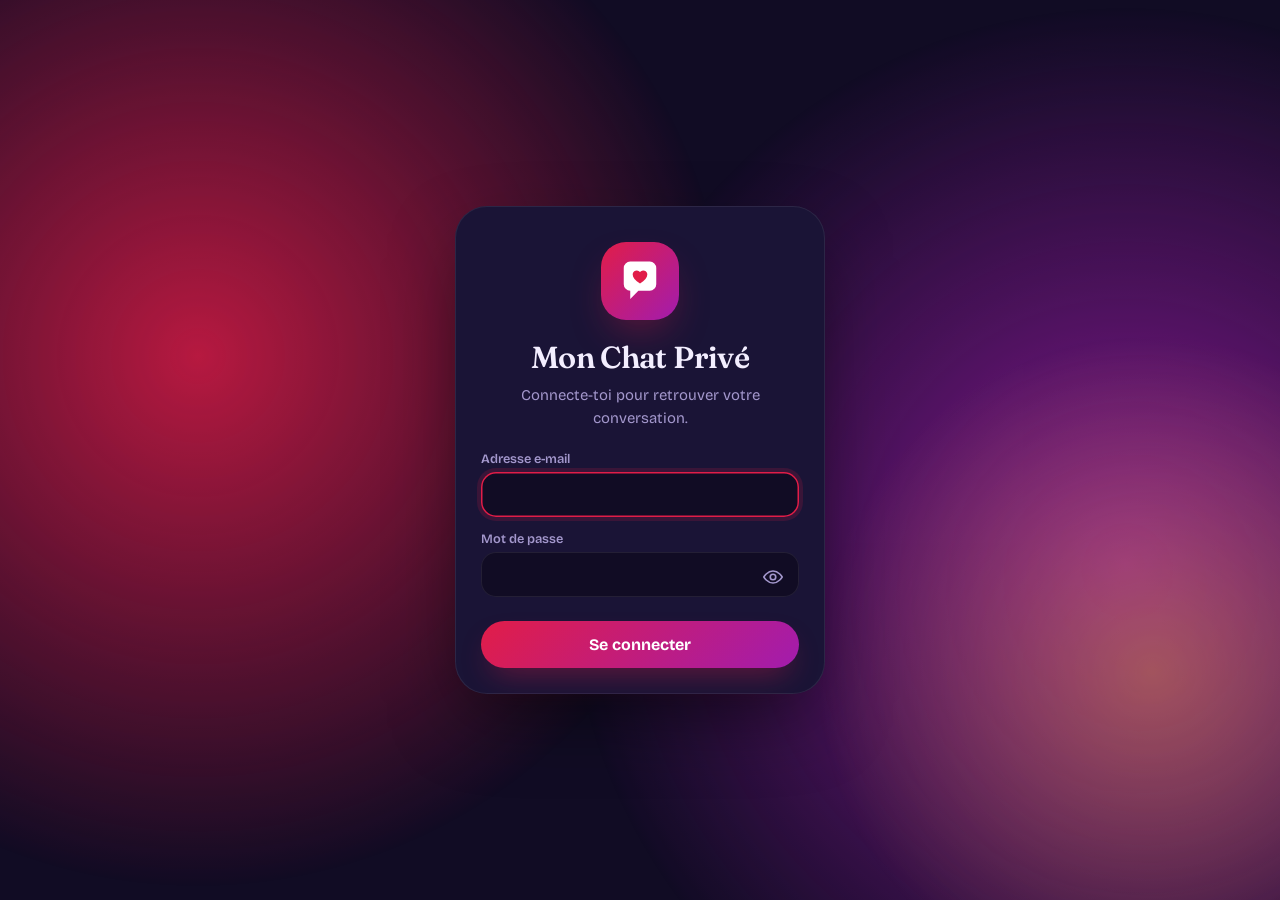
==== commit 8d93ba09: "Connexion e-mail et mot de passe, nouveau design, photos et vocaux privés" ====
--- a/index.html
+++ b/index.html
@@ -25,9 +25,38 @@
         })();
     </script>
 
+    <!-- Nettoyage unique par appareil : supprime les anciens "service workers" et leurs copies en cache
+         (le mode hors ligne de l'application est suspendu, comme tu l'avais décidé). -->
+    <script>
+        (function () {
+            var KEY = 'swCleanupV3';
+            try { if (localStorage.getItem(KEY)) return; } catch (e) { return; }
+            var jobs = [];
+            var changed = false;
+            if ('serviceWorker' in navigator) {
+                jobs.push(navigator.serviceWorker.getRegistrations().then(function (regs) {
+                    if (regs.length) changed = true;
+                    return Promise.all(regs.map(function (r) { return r.unregister(); }));
+                }));
+            }
+            if (window.caches) {
+                jobs.push(caches.keys().then(function (names) {
+                    if (names.length) changed = true;
+                    return Promise.all(names.map(function (n) { return caches.delete(n); }));
+                }));
+            }
+            function done() {
+                try { localStorage.setItem(KEY, '1'); } catch (e) {}
+                if (changed) location.reload();
+            }
+            Promise.all(jobs).then(done, done);
+        })();
+    </script>
+
     <link rel="preload" href="fonts/bricolage-grotesque.woff2" as="font" type="font/woff2" crossorigin>
     <link rel="preload" href="fonts/fraunces.woff2" as="font" type="font/woff2" crossorigin>
     <link rel="stylesheet" href="style.css">
+    <link rel="stylesheet" href="auth.css">
 </head>
 <body>
 
@@ -152,6 +181,7 @@
             </div>
 
             <button type="button" class="profile-save" id="profileSaveBtn">Enregistrer</button>
+            <button type="button" class="profile-signout" id="profileSignOutBtn">Se déconnecter</button>
         </div>
     </div>
 
@@ -173,25 +203,40 @@
         <img id="modalImg" src="" alt="Aperçu">
     </div>
 
-    <!-- ÉCRAN DE BIENVENUE (première ouverture seulement) -->
-    <div class="welcome" id="welcome">
+    <!-- ÉCRAN DE CONNEXION : recouvre tout tant que personne n'est identifié -->
+    <div class="login-screen" id="loginScreen">
         <div class="aurora" aria-hidden="true"><i></i><i></i><i></i></div>
-        <div class="welcome-card">
-            <div class="welcome-logo">
-                <svg viewBox="0 0 64 64" width="54" height="54" aria-hidden="true">
+        <form class="login-card" id="loginForm" autocomplete="on">
+            <div class="login-logo">
+                <svg viewBox="0 0 64 64" width="52" height="52" aria-hidden="true">
                     <path d="M12 16a8 8 0 0 1 8-8h24a8 8 0 0 1 8 8v20a8 8 0 0 1-8 8H30l-10 10V44a8 8 0 0 1-8-8V16z" fill="#fff"/>
                     <path d="M32 35c-6-4-9-7-9-11a5 5 0 0 1 9-3 5 5 0 0 1 9 3c0 4-3 7-9 11z" style="fill: var(--a1)"/>
                 </svg>
             </div>
-            <h1>Bienvenue</h1>
-            <p>Cet espace est réservé à vous deux. Entre ton prénom pour commencer : il identifie tes messages.</p>
-            <input type="text" id="welcomeInput" maxlength="30" placeholder="Ton prénom" autocomplete="off" enterkeyhint="go">
-            <button type="button" class="welcome-btn" id="welcomeBtn">Entrer dans le chat</button>
-        </div>
-    </div>
-
-    <!-- SCRIPTS : Supabase (copie locale) d'abord, puis chat.js une seule fois -->
+            <h1>Mon Chat Privé</h1>
+            <p class="login-intro">Connecte-toi pour retrouver votre conversation.</p>
+
+            <p class="login-error" id="loginError" role="alert"></p>
+
+            <label class="login-field">Adresse e-mail
+                <input type="email" id="loginEmail" name="email" autocomplete="username" inputmode="email" autocapitalize="none" spellcheck="false" required>
+            </label>
+            <label class="login-field">Mot de passe
+                <span class="login-pass">
+                    <input type="password" id="loginPassword" name="password" autocomplete="current-password" required>
+                    <button type="button" class="login-eye" id="loginToggle" aria-label="Afficher le mot de passe">
+                        <svg viewBox="0 0 24 24" aria-hidden="true"><path d="M2 12s3.6-6.5 10-6.5S22 12 22 12s-3.6 6.5-10 6.5S2 12 2 12z"/><circle cx="12" cy="12" r="3"/></svg>
+                    </button>
+                </span>
+            </label>
+
+            <button type="submit" class="login-btn" id="loginSubmit">Se connecter</button>
+        </form>
+    </div>
+
+    <!-- SCRIPTS : Supabase, puis la connexion, puis le chat -->
     <script src="supabase.js"></script>
+    <script src="auth.js"></script>
     <script src="chat.js"></script>
 </body>
 </html>
--- a/style.css
+++ b/style.css
@@ -1028,90 +1028,6 @@
     overflow-wrap: anywhere;
 }
 
-/* ---------- Écran de bienvenue ---------- */
-.welcome {
-    display: none;
-    position: fixed;
-    z-index: 2000;
-    top: 0;
-    right: 0;
-    bottom: 0;
-    left: 0;
-    padding: 20px;
-    align-items: center;
-    justify-content: center;
-    overflow: hidden;
-    background: var(--bg);
-}
-.welcome.open { display: flex; }
-.welcome .aurora { opacity: 0.75; }
-.welcome-card {
-    position: relative;
-    width: 100%;
-    max-width: 360px;
-    padding: 36px 26px 28px;
-    text-align: center;
-    background: var(--surface);
-    border-radius: 32px;
-    box-shadow: inset 0 0 0 1px var(--border), var(--shadow);
-    animation: cardIn 0.7s var(--ease-spring);
-}
-.welcome-logo {
-    width: 80px;
-    height: 80px;
-    display: grid;
-    place-items: center;
-    margin: 0 auto 20px;
-    border-radius: 26px;
-    background: linear-gradient(135deg, var(--a1), var(--a2));
-    box-shadow: 0 18px 40px -12px var(--a-glow);
-    animation: floaty 4.5s ease-in-out infinite;
-}
-.welcome h1 {
-    margin: 0 0 10px;
-    font-family: var(--font-display);
-    font-size: 2.1rem;
-    font-weight: 600;
-    letter-spacing: -0.02em;
-}
-.welcome p {
-    margin: 0 0 22px;
-    font-size: 0.95rem;
-    line-height: 1.5;
-    color: var(--muted);
-}
-.welcome input {
-    display: block;
-    width: 100%;
-    padding: 14px 16px;
-    border: 0;
-    border-radius: 16px;
-    outline: none;
-    text-align: center;
-    font-size: 17px;
-    color: var(--text);
-    background: var(--bg);
-    box-shadow: inset 0 0 0 1px var(--border);
-    transition: box-shadow 0.2s;
-}
-.welcome input:focus { box-shadow: inset 0 0 0 1.5px var(--a1), 0 0 0 4px var(--a-soft); }
-.welcome input.shake { animation: shake 0.4s; }
-.welcome-btn {
-    width: 100%;
-    margin-top: 14px;
-    padding: 14px;
-    border: 0;
-    border-radius: 28px;
-    font-size: 1rem;
-    font-weight: 700;
-    color: #ffffff;
-    background: linear-gradient(135deg, var(--a1), var(--a2));
-    box-shadow: 0 14px 30px -10px var(--a-glow);
-    cursor: pointer;
-    transition: transform 0.15s var(--ease-spring);
-}
-.welcome-btn:active { transform: scale(0.97); }
-
 /* ---------- Accessibilité : focus visible ---------- */
 button:focus-visible,
 .emoji-picker span:focus-visible,
--- a/auth.css
+++ b/auth.css
@@ -0,0 +1,161 @@
+/* ============================================================
+   ÉCRAN DE CONNEXION — même langage visuel que le reste du chat
+   (utilise les couleurs et polices définies dans style.css)
+   ============================================================ */
+
+body.locked { overflow: hidden; }
+
+.login-screen {
+    display: none;
+    position: fixed;
+    z-index: 2000;
+    top: 0;
+    right: 0;
+    bottom: 0;
+    left: 0;
+    padding: 24px;
+    padding-top: calc(24px + env(safe-area-inset-top, 0px));
+    padding-bottom: calc(24px + env(safe-area-inset-bottom, 0px));
+    align-items: center;
+    justify-content: center;
+    overflow: hidden;
+    color: var(--text);
+    background: var(--bg);
+}
+.login-screen.open { display: flex; }
+.login-screen .aurora { opacity: 0.8; }
+
+.login-card {
+    position: relative;
+    width: 100%;
+    max-width: 370px;
+    padding: 36px 26px 26px;
+    background: var(--surface);
+    border-radius: 32px;
+    box-shadow: inset 0 0 0 1px var(--border), var(--shadow);
+    animation: cardIn 0.7s var(--ease-spring);
+}
+
+.login-logo {
+    width: 78px;
+    height: 78px;
+    display: grid;
+    place-items: center;
+    margin: 0 auto 18px;
+    border-radius: 25px;
+    background: linear-gradient(135deg, var(--a1), var(--a2));
+    box-shadow: 0 18px 40px -12px var(--a-glow);
+    animation: floaty 4.5s ease-in-out infinite;
+}
+
+.login-card h1 {
+    margin: 0 0 8px;
+    text-align: center;
+    font-family: var(--font-display);
+    font-size: 1.9rem;
+    font-weight: 600;
+    letter-spacing: -0.02em;
+}
+
+.login-intro {
+    margin: 0 0 22px;
+    text-align: center;
+    font-size: 0.93rem;
+    line-height: 1.5;
+    color: var(--muted);
+}
+
+.login-error {
+    display: none;
+    margin: 0 0 16px;
+    padding: 11px 14px;
+    border-radius: 14px;
+    font-size: 0.86rem;
+    line-height: 1.4;
+    color: var(--danger);
+    background: rgba(239, 68, 68, 0.12);
+    box-shadow: inset 0 0 0 1px rgba(239, 68, 68, 0.28);
+}
+.login-error.show { display: block; animation: shake 0.4s; }
+
+.login-field {
+    display: block;
+    margin-bottom: 14px;
+    font-size: 0.8rem;
+    font-weight: 600;
+    color: var(--muted);
+}
+
+.login-field input {
+    display: block;
+    width: 100%;
+    margin-top: 6px;
+    padding: 13px 15px;
+    border: 0;
+    border-radius: 15px;
+    outline: none;
+    font-size: 16px; /* évite le zoom automatique sur iPhone */
+    font-weight: 400;
+    color: var(--text);
+    background: var(--bg);
+    box-shadow: inset 0 0 0 1px var(--border);
+    transition: box-shadow 0.2s;
+}
+.login-field input:focus { box-shadow: inset 0 0 0 1.5px var(--a1), 0 0 0 4px var(--a-soft); }
+
+.login-pass { position: relative; display: block; }
+.login-pass input { padding-right: 48px; }
+.login-eye {
+    position: absolute;
+    top: 6px;
+    right: 6px;
+    bottom: 0;
+    width: 40px;
+    height: 40px;
+    margin: auto 0;
+    display: grid;
+    place-items: center;
+    padding: 0;
+    border: 0;
+    border-radius: 50%;
+    color: var(--muted);
+    background: transparent;
+    cursor: pointer;
+}
+.login-eye:hover { color: var(--text); }
+.login-eye.on { color: var(--a-text); }
+.login-eye svg { width: 22px; height: 22px; fill: none; stroke: currentColor; stroke-width: 1.8; stroke-linecap: round; stroke-linejoin: round; }
+
+.login-btn {
+    width: 100%;
+    margin-top: 10px;
+    padding: 14px;
+    border: 0;
+    border-radius: 28px;
+    font-size: 1rem;
+    font-weight: 700;
+    color: #ffffff;
+    background: linear-gradient(135deg, var(--a1), var(--a2));
+    box-shadow: 0 14px 30px -10px var(--a-glow);
+    cursor: pointer;
+    transition: transform 0.15s var(--ease-spring), opacity 0.2s;
+}
+.login-btn:active { transform: scale(0.97); }
+.login-btn:disabled { opacity: 0.6; cursor: default; }
+
+/* Bouton de déconnexion dans la fenêtre "Mon profil" */
+.profile-signout {
+    width: 100%;
+    margin-top: 10px;
+    padding: 12px;
+    border: 0;
+    border-radius: 26px;
+    font-size: 0.92rem;
+    font-weight: 600;
+    color: var(--muted);
+    background: transparent;
+    box-shadow: inset 0 0 0 1px var(--border);
+    cursor: pointer;
+    transition: color 0.2s, box-shadow 0.2s;
+}
+.profile-signout:hover { color: var(--danger); box-shadow: inset 0 0 0 1px rgba(239, 68, 68, 0.4); }
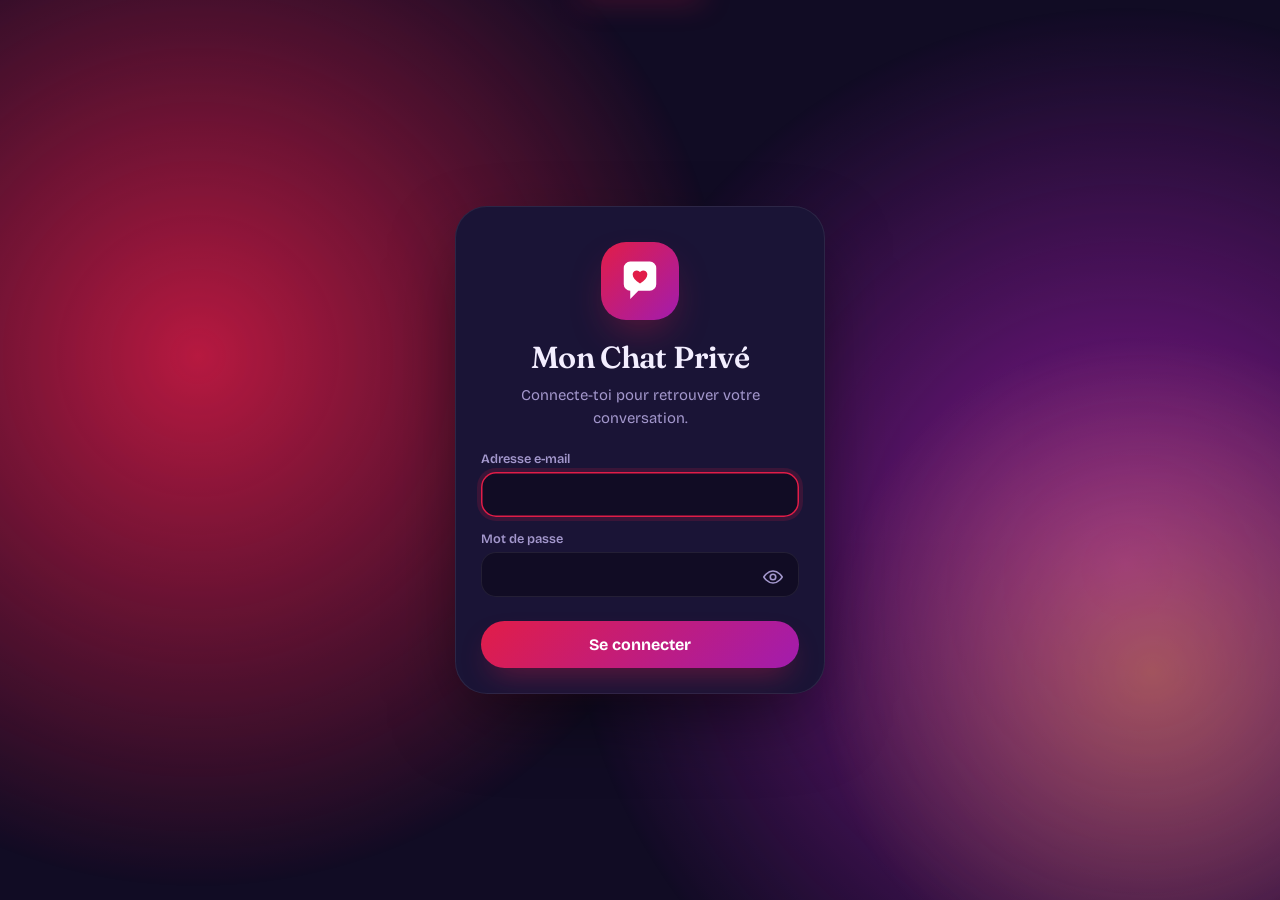
==== commit 73509d58: "Partage de position ponctuel et en direct" ====
--- a/index.html
+++ b/index.html
@@ -80,6 +80,11 @@
 
         <!-- BANDEAU HORS LIGNE -->
         <div class="offline-banner" id="offlineBanner">📴 Hors ligne — tes messages partiront dès que la connexion reviendra</div>
+        <div class="location-banner" id="locationBanner" style="display:none;">
+    <span class="location-dot"></span>
+    <span id="locationBannerText"></span>
+    <button type="button" id="locationBannerBtn"></button>
+</div>
 
         <!-- ZONE DE DISCUSSION -->
         <div class="chat-body" id="chatBody">
@@ -113,6 +118,17 @@
             <span>❤️</span><span>😍</span><span>🥰</span><span>😘</span><span>😂</span><span>🤗</span><span>😊</span><span>😉</span>
             <span>🔥</span><span>✨</span><span>💕</span><span>💖</span><span>👍</span><span>🙏</span><span>🎉</span><span>😢</span>
             <span>😴</span><span>🤔</span><span>😅</span><span>🌹</span><span>💋</span><span>💌</span><span>☀️</span><span>🌙</span>
+        </div>
+
+        <!-- RÉPONSE À UN MESSAGE PRÉCIS -->
+        <div class="reply-bar" id="replyBar">
+            <div class="reply-bar-body">
+                <strong id="replyBarWho"></strong>
+                <span id="replyBarText"></span>
+            </div>
+            <button type="button" class="reply-bar-cancel" id="replyBarCancel" aria-label="Annuler la réponse">
+                <svg viewBox="0 0 24 24" aria-hidden="true"><path d="M6 6l12 12M18 6L6 18"/></svg>
+            </button>
         </div>
 
         <!-- BARRE DE SAISIE -->
@@ -124,7 +140,10 @@
 
                 <input type="text" id="messageInput" placeholder="Écris ton message…" autocomplete="off" enterkeyhint="send">
 
-                <input type="file" id="imageInput" accept="image/*" style="display: none;">
+                <input type="file" id="imageInput" accept="image/*,video/*" multiple style="display: none;">
+                <button type="button" class="action-btn" id="locationBtn" aria-label="Partager ma position">
+    <svg viewBox="0 0 24 24" aria-hidden="true"><path d="M12 21s-7-6.5-7-11.5A7 7 0 0 1 19 9.5C19 14.5 12 21 12 21z"/><circle cx="12" cy="9.5" r="2.5"/></svg>
+</button>
                 <button type="button" class="action-btn" id="imageBtn" aria-label="Envoyer une photo">
                     <svg viewBox="0 0 24 24" aria-hidden="true"><rect x="3" y="5.5" width="18" height="14.5" rx="3.5"/><circle cx="12" cy="12.8" r="3.6"/><path d="M8.6 5.5l1.1-2h4.6l1.1 2"/></svg>
                 </button>
@@ -178,6 +197,38 @@
                     <button type="button" data-accent="emerald" title="Émeraude" aria-label="Émeraude" style="--p1:#047857;--p2:#0f766e"></button>
                     <button type="button" data-accent="sunset"  title="Soleil"   aria-label="Soleil"   style="--p1:#c2410c;--p2:#be123c"></button>
                 </div>
+            </div>
+
+            <div class="profile-section">
+                <span class="profile-label">Notifications</span>
+                <p class="settings-note" id="pushStatus"></p>
+                <button type="button" class="settings-btn" id="pushToggleBtn">Activer les notifications</button>
+                <label class="switch-row" id="pushPreviewRow" style="display: none;">
+                    <span>Afficher le texte du message</span>
+                    <input type="checkbox" class="switch" id="pushPreviewToggle" checked>
+                </label>
+            </div>
+
+            <div class="profile-section">
+                <span class="profile-label">Confidentialité</span>
+                <label class="switch-row">
+                    <span>Confirmations de lecture (« vu »)</span>
+                    <input type="checkbox" class="switch" id="readReceiptsToggle" checked>
+                </label>
+            </div>
+
+            <div class="profile-section">
+                <span class="profile-label">Code d'accès</span>
+                <p class="settings-note" id="lockStatus"></p>
+                <button type="button" class="settings-btn" id="lockEnableBtn">Activer un code</button>
+                <div class="settings-duo">
+                    <button type="button" class="settings-btn" id="lockChangeBtn" style="display: none;">Changer le code</button>
+                    <button type="button" class="settings-btn danger" id="lockDisableBtn" style="display: none;">Désactiver</button>
+                </div>
+                <label class="switch-row" id="lockDelayRow" style="display: none;">
+                    <span>Verrouiller</span>
+                    <select class="settings-select" id="lockDelaySelect"></select>
+                </label>
             </div>
 
             <button type="button" class="profile-save" id="profileSaveBtn">Enregistrer</button>
@@ -234,9 +285,52 @@
         </form>
     </div>
 
-    <!-- SCRIPTS : Supabase, puis la connexion, puis le chat -->
+    <!-- MENU D'UN MESSAGE (appui long ou clic droit) -->
+    <div class="msg-menu" id="msgMenu">
+        <div class="msg-menu-backdrop" id="msgMenuBackdrop"></div>
+        <div class="msg-menu-box" id="msgMenuBox" role="menu">
+            <div class="menu-reactions" id="msgMenuReactions"></div>
+            <button type="button" class="menu-item" data-act="pin" role="menuitem">
+    <svg viewBox="0 0 24 24" aria-hidden="true"><path d="M12 2l1.5 5.5L19 9l-4 3.5L16 18l-4-3-4 3 1-5.5L5 9l5.5-1.5z"/></svg>
+    Épingler
+</button>
+            <button type="button" class="menu-item" data-act="reply" role="menuitem">
+                <svg viewBox="0 0 24 24" aria-hidden="true"><path d="M9 14L4 9l5-5"/><path d="M4 9h10a6 6 0 0 1 6 6v3"/></svg>
+                Répondre
+            </button>
+            <button type="button" class="menu-item" data-act="copy" role="menuitem">
+                <svg viewBox="0 0 24 24" aria-hidden="true"><rect x="9" y="9" width="11" height="11" rx="2.5"/><path d="M5 15V6.5A2.5 2.5 0 0 1 7.5 4H15"/></svg>
+                Copier
+            </button>
+            <button type="button" class="menu-item danger" data-act="delete" role="menuitem">
+                <svg viewBox="0 0 24 24" aria-hidden="true"><path d="M4 7h16"/><path d="M9 7V4h6v3"/><path d="M6.5 7l1 13h9l1-13"/></svg>
+                Supprimer
+            </button>
+        </div>
+    </div>
+
+    <!-- ÉCRAN DE VERROUILLAGE (code d'accès) -->
+    <div class="lock-screen" id="lockScreen">
+        <div class="aurora" aria-hidden="true"><i></i><i></i><i></i></div>
+        <div class="lock-card">
+            <div class="lock-logo">
+                <svg viewBox="0 0 24 24" aria-hidden="true"><rect x="5" y="10.5" width="14" height="9.5" rx="2.5"/><path d="M8.5 10.5V8a3.5 3.5 0 0 1 7 0v2.5"/><path d="M12 14.5v2"/></svg>
+            </div>
+            <h2 id="lockTitle">Entre ton code</h2>
+            <p class="lock-sub" id="lockSub"></p>
+            <div class="lock-dots" id="lockDots"></div>
+            <div class="lock-keys" id="lockKeys"></div>
+            <button type="button" class="lock-link" id="lockForgot">Code oublié ?</button>
+            <button type="button" class="lock-link" id="lockCancel" style="display: none;">Annuler</button>
+        </div>
+    </div>
+
+    <!-- SCRIPTS : Supabase, connexion, code d'accès, notifications, puis le chat -->
     <script src="supabase.js"></script>
     <script src="auth.js"></script>
+    <script src="lock.js"></script>
+    <script src="push.js"></script>
     <script src="chat.js"></script>
+    <script src="call.js"></script>
 </body>
 </html>
--- a/style.css
+++ b/style.css
@@ -366,7 +366,13 @@
     border-radius: 20px;
     font-size: 0.96rem;
     line-height: 1.42;
-    animation: msgIn 0.42s var(--ease-spring) both;
+    opacity: var(--op, 1);
+    animation: msgIn 0.42s var(--ease-spring) backwards;
+    transition: transform 0.22s var(--ease-out);
+    touch-action: pan-y;               /* le glissement horizontal est réservé à « répondre » */
+    -webkit-user-select: none;
+    user-select: none;
+    -webkit-touch-callout: none;
 }
 .message p {
     margin: 0;
@@ -456,7 +462,15 @@
     border-radius: 16px;
     cursor: zoom-in;
 }
-.message-img.loading {
+.message-video {
+    display: block;
+    max-width: 100%;
+    max-height: 340px;
+    border-radius: 16px;
+    background: #000;
+}
+.message-img.loading,
+.message-video.loading {
     min-width: 210px;
     min-height: 150px;
     background: linear-gradient(100deg, rgba(255, 255, 255, 0.06) 30%, rgba(255, 255, 255, 0.16) 50%, rgba(255, 255, 255, 0.06) 70%);
@@ -1118,4 +1132,517 @@
 @supports not (aspect-ratio: 1) {
     .aurora i { width: 420px !important; height: 420px; }
     .glow-pulse { width: 320px; height: 320px; }
+}
+
+/* ============================================================
+   NOUVEAUTÉS : réponses, réactions, menu, « vu », verrouillage
+   ============================================================ */
+
+.chat-messages { overflow-x: hidden; }
+
+/* ---------- Citation dans une bulle ---------- */
+.reply-quote {
+    display: block;
+    max-width: 100%;
+    margin: 0 0 6px;
+    padding: 6px 10px;
+    overflow: hidden;
+    border-radius: 12px;
+    cursor: pointer;
+    background: rgba(0, 0, 0, 0.18);
+    box-shadow: inset 3px 0 0 rgba(255, 255, 255, 0.7);
+}
+.message.received .reply-quote {
+    background: var(--surface-2);
+    box-shadow: inset 3px 0 0 var(--a1);
+}
+.message.media .reply-quote { margin: 4px 4px 6px; }
+.reply-quote strong {
+    display: block;
+    margin-bottom: 1px;
+    font-size: 0.72rem;
+    font-weight: 700;
+    opacity: 0.92;
+}
+.message.received .reply-quote strong { color: var(--a-text); }
+.reply-quote span {
+    display: block;
+    max-width: 100%;
+    overflow: hidden;
+    font-size: 0.82rem;
+    opacity: 0.88;
+    white-space: nowrap;
+    text-overflow: ellipsis;
+}
+.reply-quote.gone span { font-style: italic; opacity: 0.6; }
+
+.message.flash { animation: flashMsg 1.4s ease; }
+@keyframes flashMsg {
+    0%, 100% { box-shadow: 0 0 0 0 transparent; }
+    25%, 60% { box-shadow: 0 0 0 3px var(--a1), 0 0 26px var(--a-glow); }
+}
+
+/* ---------- Réactions ---------- */
+.message.has-reactions { margin-bottom: 14px; }
+.reactions {
+    position: absolute;
+    bottom: -14px;
+    z-index: 2;
+    display: flex;
+    gap: 4px;
+}
+.message.sent .reactions { right: 10px; }
+.message.received .reactions { left: 10px; }
+.reaction-chip {
+    display: inline-flex;
+    align-items: center;
+    gap: 3px;
+    padding: 2px 7px;
+    border: 0;
+    border-radius: 999px;
+    font-size: 0.86rem;
+    line-height: 1.3;
+    color: var(--text);
+    background: var(--surface-2);
+    box-shadow: 0 0 0 2px var(--bg), inset 0 0 0 1px var(--border);
+    cursor: pointer;
+    animation: fabIn 0.25s var(--ease-spring);
+}
+.reaction-chip.mine { box-shadow: 0 0 0 2px var(--bg), inset 0 0 0 1.5px var(--a1); }
+.reaction-chip span { font-size: 0.72rem; font-weight: 700; color: var(--muted); }
+
+.heart-pop {
+    position: absolute;
+    z-index: 6;
+    font-size: 2.3rem;
+    pointer-events: none;
+    transform: translate(-50%, -50%) scale(0.3);
+    animation: heartPopAnim 0.8s var(--ease-out) forwards;
+}
+@keyframes heartPopAnim {
+    0%   { opacity: 0; transform: translate(-50%, -50%) scale(0.3); }
+    25%  { opacity: 1; transform: translate(-50%, -62%) scale(1.25); }
+    100% { opacity: 0; transform: translate(-50%, -150%) scale(1); }
+}
+
+/* ---------- « Vu » ---------- */
+.ticks { margin-left: 2px; letter-spacing: -0.15em; opacity: 0.85; }
+.ticks.seen { color: #7dd3fc; opacity: 1; }
+[data-mode="light"] .message.received .ticks.seen { color: var(--a1); }
+
+/* ---------- Glisser pour répondre ---------- */
+.message.swiping { transition: none; }
+.message.swiping::before {
+    content: '↩';
+    position: absolute;
+    top: 50%;
+    left: -40px;
+    width: 30px;
+    height: 30px;
+    display: grid;
+    place-items: center;
+    border-radius: 50%;
+    font-size: 1rem;
+    color: var(--muted);
+    background: var(--surface-2);
+    opacity: 0.7;
+    transform: translateY(-50%) scale(0.85);
+    transition: transform 0.15s var(--ease-spring), background 0.15s, color 0.15s;
+}
+.message.swipe-ready::before {
+    color: #ffffff;
+    background: linear-gradient(135deg, var(--a1), var(--a2));
+    opacity: 1;
+    transform: translateY(-50%) scale(1.1);
+}
+
+/* ---------- Messages plus anciens ---------- */
+.older-pill {
+    align-self: center;
+    flex-shrink: 0;
+    padding: 8px 16px;
+    border: 0;
+    border-radius: 999px;
+    font-size: 0.8rem;
+    font-weight: 600;
+    color: var(--a-text);
+    background: var(--surface);
+    box-shadow: inset 0 0 0 1px var(--border);
+    cursor: pointer;
+}
+
+/* ---------- Bandeau des messages épinglés ---------- */
+.pinned-bar {
+    display: none;
+    flex-direction: column;
+    position: relative;
+    z-index: 2;
+    background: var(--surface);
+    border-bottom: 1px solid var(--border);
+}
+.pinned-bar.show { display: flex; }
+.pinned-row {
+    display: flex;
+    align-items: center;
+    gap: 8px;
+    width: 100%;
+    padding: 8px 14px;
+    border: 0;
+    border-top: 1px solid var(--border);
+    text-align: left;
+    color: var(--text);
+    background: transparent;
+    cursor: pointer;
+}
+.pinned-row:first-child { border-top: 0; }
+.pinned-row:hover { background: var(--surface-2); }
+.pinned-icon { flex: none; font-size: 0.9rem; }
+.pinned-text {
+    flex: 1;
+    min-width: 0;
+    overflow: hidden;
+    font-size: 0.84rem;
+    color: var(--muted);
+    white-space: nowrap;
+    text-overflow: ellipsis;
+}
+
+/* ---------- Barre « Réponse à … » ---------- */
+.reply-bar {
+    display: none;
+    align-items: center;
+    gap: 10px;
+    padding: 8px 14px;
+    background: var(--surface);
+    border-top: 1px solid var(--border);
+}
+.reply-bar.show { display: flex; animation: slideUp 0.2s var(--ease-out); }
+.reply-bar-body {
+    flex: 1;
+    min-width: 0;
+    padding-left: 10px;
+    box-shadow: inset 3px 0 0 var(--a1);
+}
+.reply-bar-body strong { display: block; font-size: 0.76rem; color: var(--a-text); }
+.reply-bar-body span {
+    display: block;
+    overflow: hidden;
+    font-size: 0.86rem;
+    color: var(--muted);
+    white-space: nowrap;
+    text-overflow: ellipsis;
+}
+.reply-bar-cancel {
+    flex: none;
+    width: 34px;
+    height: 34px;
+    display: grid;
+    place-items: center;
+    padding: 0;
+    border: 0;
+    border-radius: 50%;
+    color: var(--muted);
+    background: var(--surface-2);
+    cursor: pointer;
+}
+.reply-bar-cancel svg { width: 18px; height: 18px; fill: none; stroke: currentColor; stroke-width: 2; stroke-linecap: round; }
+
+/* ---------- Menu d'un message ---------- */
+.msg-menu {
+    display: none;
+    position: fixed;
+    z-index: 1200;
+    top: 0;
+    right: 0;
+    bottom: 0;
+    left: 0;
+}
+.msg-menu.open { display: block; }
+.msg-menu-backdrop {
+    position: absolute;
+    top: 0;
+    right: 0;
+    bottom: 0;
+    left: 0;
+    background: rgba(8, 5, 20, 0.4);
+    animation: fadeIn 0.15s ease-out;
+}
+.msg-menu-box {
+    position: absolute;
+    width: 268px;
+    padding: 8px;
+    border-radius: 22px;
+    background: var(--surface);
+    box-shadow: inset 0 0 0 1px var(--border), 0 24px 60px -12px rgba(0, 0, 0, 0.6);
+    animation: cardIn 0.2s var(--ease-spring);
+}
+.menu-reactions {
+    display: flex;
+    justify-content: space-between;
+    margin-bottom: 4px;
+    padding: 4px 2px 8px;
+    border-bottom: 1px solid var(--border);
+}
+.menu-emoji {
+    width: 40px;
+    height: 40px;
+    padding: 0;
+    border: 0;
+    border-radius: 50%;
+    font-size: 1.45rem;
+    background: transparent;
+    cursor: pointer;
+    transition: transform 0.14s var(--ease-spring), background 0.14s;
+}
+.menu-emoji:hover { transform: scale(1.2); background: var(--surface-2); }
+.menu-emoji.on { background: var(--a-soft); box-shadow: inset 0 0 0 1.5px var(--a1); }
+.menu-item {
+    display: flex;
+    align-items: center;
+    gap: 12px;
+    width: 100%;
+    padding: 11px 12px;
+    border: 0;
+    border-radius: 14px;
+    font-size: 0.95rem;
+    font-weight: 600;
+    text-align: left;
+    color: var(--text);
+    background: transparent;
+    cursor: pointer;
+}
+.menu-item:hover { background: var(--surface-2); }
+.menu-item.danger { color: var(--danger); }
+.menu-item svg { width: 20px; height: 20px; fill: none; stroke: currentColor; stroke-width: 1.8; stroke-linecap: round; stroke-linejoin: round; }
+
+/* ---------- Petit message flottant ---------- */
+.toast {
+    position: fixed;
+    left: 50%;
+    bottom: calc(96px + env(safe-area-inset-bottom, 0px));
+    z-index: 1500;
+    padding: 10px 16px;
+    border-radius: 999px;
+    font-size: 0.86rem;
+    font-weight: 600;
+    color: var(--text);
+    background: var(--surface-2);
+    box-shadow: inset 0 0 0 1px var(--border), 0 12px 30px -10px rgba(0, 0, 0, 0.6);
+    opacity: 0;
+    pointer-events: none;
+    transform: translate(-50%, 10px);
+    transition: opacity 0.2s, transform 0.2s var(--ease-out);
+}
+.toast.show { opacity: 1; transform: translate(-50%, 0); }
+
+/* ---------- Réglages (Mon profil) ---------- */
+.settings-note {
+    margin: 0 0 10px;
+    font-size: 0.84rem;
+    line-height: 1.45;
+    color: var(--muted);
+}
+.settings-btn {
+    width: 100%;
+    padding: 11px;
+    border: 0;
+    border-radius: 14px;
+    font-size: 0.92rem;
+    font-weight: 700;
+    color: var(--text);
+    background: var(--bg);
+    box-shadow: inset 0 0 0 1px var(--border);
+    cursor: pointer;
+    transition: box-shadow 0.2s, transform 0.15s var(--ease-spring);
+}
+.settings-btn:hover { box-shadow: inset 0 0 0 1.5px var(--a1); }
+.settings-btn:active { transform: scale(0.98); }
+.settings-btn:disabled { opacity: 0.6; cursor: default; }
+.settings-btn.danger { color: var(--danger); }
+.settings-duo { display: flex; gap: 8px; }
+.settings-duo .settings-btn { flex: 1; }
+
+.switch-row {
+    display: flex;
+    align-items: center;
+    justify-content: space-between;
+    gap: 12px;
+    margin-top: 12px;
+    font-size: 0.9rem;
+    font-weight: 600;
+    text-align: left;
+    color: var(--text);
+}
+.switch {
+    -webkit-appearance: none;
+    appearance: none;
+    position: relative;
+    flex: none;
+    width: 46px;
+    height: 28px;
+    margin: 0;
+    border-radius: 999px;
+    background: var(--surface-2);
+    box-shadow: inset 0 0 0 1px var(--border);
+    cursor: pointer;
+    transition: background 0.2s;
+}
+.switch::after {
+    content: '';
+    position: absolute;
+    top: 3px;
+    left: 3px;
+    width: 22px;
+    height: 22px;
+    border-radius: 50%;
+    background: #ffffff;
+    box-shadow: 0 2px 5px rgba(0, 0, 0, 0.3);
+    transition: transform 0.2s var(--ease-spring);
+}
+.switch:checked { background: linear-gradient(135deg, var(--a1), var(--a2)); }
+.switch:checked::after { transform: translateX(18px); }
+.settings-select {
+    max-width: 60%;
+    padding: 8px 10px;
+    border: 0;
+    border-radius: 12px;
+    font-size: 0.88rem;
+    font-weight: 600;
+    color: var(--text);
+    background: var(--bg);
+    box-shadow: inset 0 0 0 1px var(--border);
+}
+
+/* ---------- Écran de verrouillage ---------- */
+.lock-screen {
+    display: none;
+    position: fixed;
+    z-index: 3000;
+    top: 0;
+    right: 0;
+    bottom: 0;
+    left: 0;
+    padding: 20px;
+    align-items: center;
+    justify-content: center;
+    overflow: hidden;
+    color: var(--text);
+    background: var(--bg);
+}
+.lock-screen.open { display: flex; }
+.lock-screen .aurora { opacity: 0.8; }
+.lock-card {
+    position: relative;
+    width: 100%;
+    max-width: 320px;
+    text-align: center;
+    animation: cardIn 0.5s var(--ease-spring);
+}
+.lock-logo {
+    width: 64px;
+    height: 64px;
+    display: grid;
+    place-items: center;
+    margin: 0 auto 14px;
+    border-radius: 22px;
+    color: #ffffff;
+    background: linear-gradient(135deg, var(--a1), var(--a2));
+    box-shadow: 0 16px 36px -12px var(--a-glow);
+}
+.lock-logo svg { width: 30px; height: 30px; fill: none; stroke: currentColor; stroke-width: 1.9; stroke-linecap: round; stroke-linejoin: round; }
+.lock-card h2 {
+    margin: 0 0 6px;
+    font-family: var(--font-display);
+    font-size: 1.6rem;
+    font-weight: 600;
+    letter-spacing: -0.02em;
+}
+.lock-sub { min-height: 1.3em; margin: 0 0 20px; font-size: 0.9rem; color: var(--muted); }
+.lock-sub.error { color: var(--danger); }
+.lock-dots { display: flex; justify-content: center; gap: 16px; margin-bottom: 26px; }
+.lock-dots i {
+    display: block;
+    width: 16px;
+    height: 16px;
+    border-radius: 50%;
+    box-shadow: inset 0 0 0 2px var(--muted);
+    transition: background 0.12s, box-shadow 0.12s, transform 0.12s var(--ease-spring);
+}
+.lock-dots i.on {
+    background: linear-gradient(135deg, var(--a1), var(--a2));
+    box-shadow: none;
+    transform: scale(1.1);
+}
+.lock-dots.shake { animation: shake 0.4s; }
+.lock-keys {
+    display: grid;
+    grid-template-columns: repeat(3, 1fr);
+    gap: 14px 18px;
+    justify-items: center;
+    margin-bottom: 18px;
+}
+.lock-key {
+    width: 72px;
+    height: 72px;
+    padding: 0;
+    border: 0;
+    border-radius: 50%;
+    font-size: 1.65rem;
+    font-weight: 600;
+    color: var(--text);
+    background: var(--surface);
+    box-shadow: inset 0 0 0 1px var(--border);
+    cursor: pointer;
+    transition: transform 0.12s var(--ease-spring), background 0.12s;
+}
+.lock-key:active { transform: scale(0.92); background: var(--surface-2); }
+.lock-key.empty { visibility: hidden; }
+.lock-key.back { color: var(--muted); background: transparent; box-shadow: none; }
+.lock-key.back svg { width: 28px; height: 28px; fill: none; stroke: currentColor; stroke-width: 1.7; stroke-linecap: round; stroke-linejoin: round; }
+.lock-link {
+    display: block;
+    margin: 6px auto 0;
+    padding: 8px 14px;
+    border: 0;
+    font-size: 0.9rem;
+    font-weight: 600;
+    color: var(--a-text);
+    background: none;
+    cursor: pointer;
+}
+.call-log { font-style: italic; opacity: 0.9; cursor: pointer; text-decoration: underline dotted; }
+
+.call-minimize { position:absolute; top:18px; right:18px; width:36px; height:36px; display:grid; place-items:center; border:0; border-radius:50%; color:#fff; background:rgba(255,255,255,.14); cursor:pointer; }
+.call-minimize svg { width:18px; height:18px; fill:none; stroke:currentColor; stroke-width:2; stroke-linecap:round; stroke-linejoin:round; }
+.call-bar { position:fixed; top:calc(env(safe-area-inset-top,0px) + 8px); left:50%; z-index:3900; display:flex; align-items:center; gap:8px; padding:8px 16px; border-radius:999px; font-size:.85rem; font-weight:600; color:#fff; background:linear-gradient(135deg,var(--a1),var(--a2)); box-shadow:0 14px 30px -10px var(--a-glow); cursor:pointer; transform:translateX(-50%) translateY(-140%); transition:transform .25s cubic-bezier(.34,1.56,.64,1); }
+.call-bar.show { transform:translateX(-50%) translateY(0); }
+.call-bar-dot { width:8px; height:8px; border-radius:50%; background:#fff; animation:blink 1.4s ease-in-out infinite; }
+.call-round.speaker { background:rgba(255,255,255,.14); color:#fff; }
+.call-round.speaker.on { background:#fff; color:#111; }
+.location-banner {
+    display: flex;
+    align-items: center;
+    gap: 8px;
+    padding: 8px 14px;
+    font-size: 0.85rem;
+    font-weight: 600;
+    color: var(--text);
+    background: var(--surface);
+    border-bottom: 1px solid var(--border);
+}
+.location-dot {
+    width: 8px; height: 8px; border-radius: 50%;
+    background: #ef4444;
+    animation: blink 1.4s ease-in-out infinite;
+}
+.location-banner span:nth-child(2) { flex: 1; }
+.location-banner button {
+    padding: 5px 12px;
+    border: 0;
+    border-radius: 999px;
+    font-size: 0.8rem;
+    font-weight: 700;
+    color: #fff;
+    background: linear-gradient(135deg, var(--a1), var(--a2));
+    cursor: pointer;
 }
